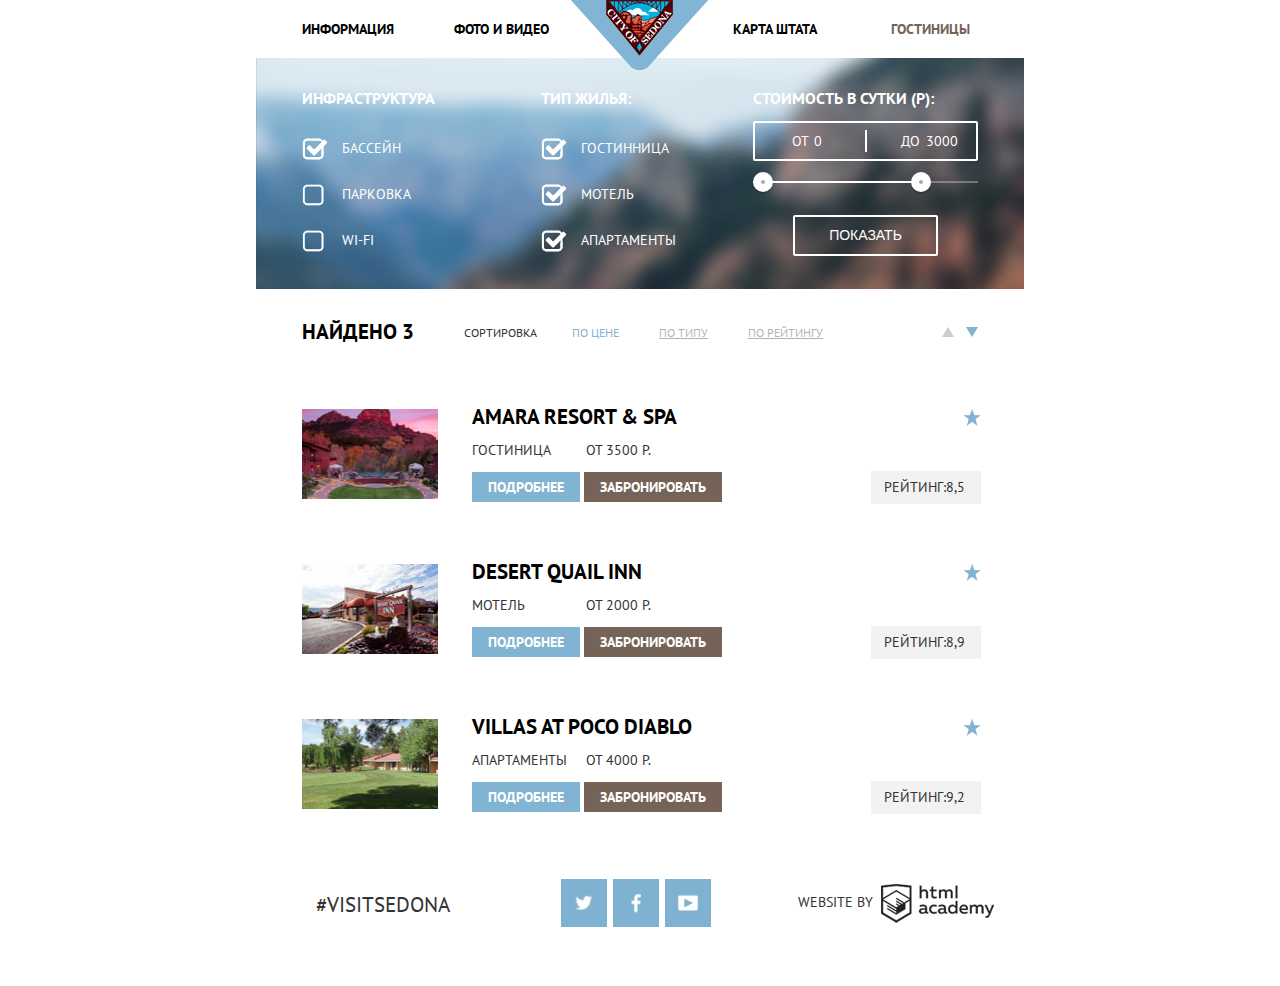
==== inner.html @ d469bfd3 "остался пиксельперфект" ====
<!DOCTYPE html>
<html lang="ru">
  <head>
    <meta charset="utf-8">
    <title>HTML Academy: Седона</title>
    <link href="https://fonts.googleapis.com/css?family=PT+Sans:400,700&amp;subset=cyrillic" rel="stylesheet">
    <link href="css/normalize.css" rel="stylesheet">
    <link href="css/style.css" rel="stylesheet">
  </head>
  <body>
    <header class="main-header">
      <a href="index.html">
        <img class="small-logo" src="img/logo.png" width="138" height="70" alt="city sedona">
      </a>
      
      <nav class="main-navigation">
        <ul>
          <li>
            <a href="#">информация</a>
          </li>
          <li>
            <a href="#">фото и видео</a>
          </li>
          <li>
            <a href="#">карта штата</a>
          </li>
          <li>
            <a class="active" href="#">гостиницы</a>
          </li>
        </ul>
      </nav>
    </header>
    
    <main class="container">
      

      
      <form class="filter clearfix" action="https://echo.htmlacademy.ru" method="post">
        <div class="filter-left">
          <b class="filter-text">инфраструктура</b>
          <label class="checkbox">          
            <input type="checkbox" name="pool" checked><span class="checkbox-indicator"></span>бассейн
          </label>
          <label class="checkbox">          
            <input  type="checkbox" name="parking"><span class="checkbox-indicator"></span>парковка
          </label>
          <label class="checkbox">          
            <input  type="checkbox" name="wi-fi"><span class="checkbox-indicator"></span>wi-fi
          </label>
        </div> <!--end filter-left -->
        
        <div class="filter-center">
          <b class="filter-text">тип жилья:</b>
          <label class="checkbox">          
            <input  type="checkbox" name="hotel" checked><span class="checkbox-indicator"></span>гостинница
          </label>
          <label class="checkbox">          
            <input type="checkbox" name="motel" checked><span class="checkbox-indicator"></span>мотель
          </label>
          <label class="checkbox">          
            <input type="checkbox" name="apartments" checked><span class="checkbox-indicator"></span>апартаменты
          </label>
        </div> <!--end filter-center -->
        
        <div class="filter-right">
          <b class="filter-text">стоимость в сутки (р):</b>
          <div class="price-controls">
            <label class="price-from">
              от <input type="text" name="price-from" value="0">
            </label>
            <label class="price-to">
              до <input type="text" name="price-to" value="3000">
            </label>
          </div>
          <div class="range-controls">
            <div class="scale">
              <div class="bar">
              </div>
            </div>
            <div class="range-switch range-swith-min"></div>
            <div class="range-switch range-switch-max"></div>
          </div>
          <button class="btn" type="submit" >показать</button>  
        </div> <!--end filter-right -->
        
        
      </form>
      <div class="wrap-result">
        <div class="wrap-result-filtr clearfix">
        <b class="">найдено 3</b>
        <p class="">сортировка</p>
        <ul>
          <li><a class="active" href="#">по цене</a></li>
          <li><a class="condition" href="#">по типу</a></li>
          <li><a class="condition" href="#">по рейтингу</a></li>
        </ul>
        
        <a class="arrowup" href="#">
        </a>
        <a class="arrowdown activenohovers" href="#">
        </a>
        </div>
        
        <div class="list-result">
          
          <article class="result">
            <img class="result-img" src="img/result-img1.jpg" width="135" height="90" alt="first result">

            <div class="center-side">
              <h2 class="result-title"><a href="#">amara resort & spa</a></h2>
              <p>гостиница</p>
              <p>от 3500 р.</p>
              <a class="btn-more" href="#">подробнее</a>
              <a class="btn-book" href="#">забронировать</a>
            </div>

            <div class="right-side">
              <img class="rating-img" src="img/rating.png" width="18" height="17" alt="stars">
              <p class="rating">рейтинг:8,5</p>
            </div>  
          </article>

          <article class="result clearfix">
            <img class="result-img" src="img/result-img2.jpg" width="135" height="90" alt="second result">

            <div class="center-side">
              <h2 class="result-title"><a href="#">desert quail inn</a></h2>
              <p>мотель</p>
              <p>от 2000 р.</p>
              <a class="btn-more" href="#">подробнее</a>
              <a class="btn-book" href="#">забронировать</a>
            </div>

            <div class="right-side">
              <img class="rating-img" src="img/rating.png" width="18" height="17" alt="stars">
              <p class="rating">рейтинг:8,9</p>
            </div>  
          </article>

          <article class="result">
            <img class="result-img" src="img/result-img3.jpg" width="135" height="90" alt="third result">

            <div class="center-side">
              <h2 class="result-title"><a href="#">villas at poco diablo</a></h2>
              <p>апартаменты</p>
              <p>от 4000 р.</p>
              <a class="btn-more" href="#">подробнее</a>
              <a class="btn-book" href="#">забронировать</a>
            </div>

            <div class="right-side">
              <img class="rating-img" src="img/rating.png" width="18" height="17" alt="stars">
              <p class="rating">рейтинг:9,2</p>
            </div>  
          </article>
        
        </div> <!--end list-result -->
      </div>
     
    </main>
    
    <footer class="main-footer">
      
        <div class="tag">
         <p>#visitsedona</p>
        </div>
        <div class="footer-social">
          <a class="social-btn social-btn-tw" href="#">
            
          </a>
          <a class="social-btn social-btn-fb" href="#">
            
          </a>
          <a class="social-btn social-btn-yt" href="#">
            
          </a>
        </div>
        <div class="copyright">
          <p>website by
            <a class="copylogo" href="https://htmlacademy.ru">
              
            </a>
          </p>
        </div>
       <!-- end wrap-main-footer -->
    </footer>

  </body>
</html>
---- css/style.css ----
body {
  min-width: 768px;
  margin: 0;
  font-weight: 400;
  font-size: 14px;
  line-height: 21px;
  font-family: "PT Sans", "Arial", sans-serif;
  color: #333333;
  text-transform: uppercase;
}

.clearfix::after {
  content: "";
  display: table;
  clear: both;
}

h2 {
  font-weight: 700;
  font-size: 21px;
  line-height: 26px;
  color: #000000;
}
b {
  font-weight: 700;
  font-size: 21px;
  line-height: 21px;
  color: #000000;
}

.main-header {
  position: relative;
  
  width: 768px;
  margin: 0 auto;
  z-index: 1;
}

.main-navigation ul {
  font-size: 0;
}

.main-navigation ul,
.main-navigation li {
  display: inline-block;
  margin: 0;
  padding: 0;
  list-style: none;
}

.main-navigation li {
  font-size: 14px;
  padding-top: 16px;
  padding-bottom: 16px;
}

.main-navigation li:nth-child(1) {
  margin-left: 46px;
}
.main-navigation li:nth-child(2) {
  margin-left: 60px;
}
.main-navigation li:nth-child(3) {
  margin-left: 184px;
}
.main-navigation li:nth-child(4) {
  margin-left: 74px;
}

.main-navigation li a {
  padding: 0px;
  font-weight: 700;
  line-height: 26px;
  color: #000000;
  text-decoration: none;
}

.main-navigation li a:hover {
  color: #81b3d2;
}

.main-navigation li a:active {
  color: #b2b2b2;
}

.main-navigation a.active {
  color: #766357;
}

.main-navigation a.active:hover {
  color: #604e43;
}

.main-navigation a.active:active {
  color: #f4f2f1;
}

.small-logo {
  position: absolute;
  top: 0;
  left: 50%;
  margin-left: -69px;
}

.container {
  width: 768px;
  margin: 0 auto;
  position: relative;
  text-align: center;
}

.triangle::before {
  content: "";
  position: absolute;
  top: 476px;
  width: 768px;
  height: 37px;
  background-image: url(../img/white.png);
}

.img-background {
  margin-bottom: 54px;
}

.title {
  text-align: center;
  width: 450px;
  margin: 0 auto 30px auto;
}

.title + p {
  margin-bottom: 50px;
}

.feature-img-right {
  float: right;
}

.left {
  float: left;
  width: 33%;
  height: 208px;
  padding-top: 48px;
  color: #ffffff;
}

.left p {
  width: 186px;
  margin-left: auto;
  margin-right: auto;
  
}
.left b {
  display: block;
  margin-left: auto;
  margin-right: auto;
  width: 186px;
  color: #ffffff;
}

.feature-img {
  margin-bottom: 60px;
  background-color: #81b3d2;
}

.hints {
  font-size: 0px;
  margin-bottom: 64px;
  
}

.hint {
  font-size: 14px;
  display: inline-block;
  width: 33%;
  vertical-align: top;
}
.hint:nth-child(1)::before {
  content: "";
  display: block;
  margin: 0 auto;
  background: url("../img/hint1.png") no-repeat;
  width: 75px;
  height: 72px;
  margin-bottom: 28px;
}

.hint:nth-child(2)::before {
  content: "";
  display: block;
  margin: 0 auto;
  background: url("../img/hint2.png") no-repeat;
  width: 74px;
  height: 70px;
  margin-bottom: 28px;  
}

.hint:nth-child(3)::before {
  content: "";
  display: block;
  margin: 0 auto;
  background: url("../img/hint3.png") no-repeat;
  width: 64px;
  height: 76px;
  margin-bottom: 28px;  
}

.hint p {
  width: 170px;
  margin-left: auto;
  margin-right: auto;
}

.icon-hint {
  display: block;
  margin: 0 auto;
  margin-bottom: 28px;
}

.right {
  float: right;
  width: 33%;
  height: 208px;
  padding-top: 48px;
  color: #ffffff;
}

.right p {
  width: 186px;
  margin-left: auto;
  margin-right: auto;
  
}
.right b {
  display: block;
  margin-left: auto;
  margin-right: auto;
  width: 186px;
  color: #ffffff;
}

.feature-img-left {
  float: left;
}

.features {
  font-size: 0px;
  margin-top: -60px;
  margin-bottom: 58px;
  padding-top: 50px;
  background-color: #eeeeee;
}

.features-item {
  display: inline-block;
  width: 33%;
  vertical-align: top;
  padding-bottom: 30px;
  font-size: 14px;
}

.features b {
  display: block;
  margin-left: auto;
  margin-right: auto;
  width: 155px;
}

.features p {
  width: 155px;
  margin-left: auto;
  margin-right: auto;
}

.question {
  display: block;
  margin-bottom: 34px;
  font-size: 30px;
}

.question + p {
  width: 460px;
  margin-left: auto;
  margin-right: auto;
  margin-bottom: 50px;
  line-height: 24px;
}

.form-search {
  position: relative;
  z-index: 1;
  width: 568px;
  margin: 0 auto;
  background-color: #ffffff;
}

.form-search-title {
  width: 568px;
  margin-bottom: 55px;
  padding: 34px;
  font-size: 21px;
  line-height: 26px;
  
  font-weight: 700;
  text-transform: uppercase;
  color: #ffffff;
  background-color: #766357;
}

.search label {
  display: inline-block;
  min-width: 95px;
  
  margin-left: 56px;
  margin-top: 9px;
  text-align: left;
  line-height: 26px;
  font-size: 14px;
  font-weight: 700;
}

.calend {
  position: absolute;
  top: 7px;
  right: 9px;
  background-image: url(../img/sprite2.png);
  width: 21px;
  height: 22px;
  background-position: -128px -5px;
  background-repeat: no-repeat;
  cursor: pointer;
}

.calend:hover {
  background-position: -190px -5px;
}

.calend:active {
  background-position: -159px -5px;
}

.minus {
  position: absolute;
  top: 18px;
  left: 167px;
  display: block;
  background-image: url(../img/sprite2.png);
  width: 12px;
  height: 3px;
  background-position: -184px -85px;
  
  cursor: pointer;
}

.minus:hover {
  background-position: -287px -98px;
}

.minus:active {
  background-position: -287px -85px;
}

.plus {
  position: absolute;
  top: 14px;
  left: 247px;
  display: block;
  background-image: url(../img/sprite2.png);
  width: 11px;
  height: 11px;
  background-position: -287px -111px;
  cursor: pointer;
}

.plus:hover {
  background-position: -5px -153px;
}

.plus:active {
  background-position: -287px -132px;
}

.child .plus {
  left: 210px;
}

.child .minus {
  left: 130px;
}

.search input {
  width: 294px;
  height: 20px;
  background-color: #f2f2f2;
  border: 2px solid transparent;
  font: inherit;
  line-height: inherit;
  text-transform: inherit;
  font-weight: 700;
  padding: 7px 12px;
  padding-right: 40px;
  margin-bottom: 29px;
}

.search input:hover {
  background-color: #ebebeb;
}

.search input:focus {
  background-color: #ffffff;
  border: 2px solid #e5e5e5;
  height: 20px;
}

.search .adults input,
.search .child input {
  padding-left: 38px;
  padding-right: 38px;
  text-align: center;
}

.arrivals,
.departure,
.adults,
.child {
  float: left;
  position: relative;
}

.search .child label  {
  margin-left: 52px;
  padding-left: 0px;
  margin-right: 25px;
  min-width: auto;
}

input.id-adult {
  width: 38px;
}

input.id-children {
  width: 38px;
}

.submit {
  padding: 15px 194px;
  margin-right: 0px;
  margin-top: 26px;
  margin-bottom: 56px;
  background-color: #81b3d2;
  color: #ffffff;
  font-family: inherit;
  font-weight: 700;
  font-size: 21px;
  text-transform: uppercase;
  cursor: pointer;
  text-align: center;
  border: none;
}

.submit:hover {
  background-color: #669ec0;
}

.submit:active {
  background-color: #5496bd;
  color: #88b6d1;
}

.map {
  margin-top: -419px;
}

.main-footer {
  position: relative;
  z-index: 1;
  width: 768px;
  height: 120px;
  margin: 0 auto;
  background: rgba(255, 255, 255, 0.9) 
}

.footer-index {
  margin-top: -120px;
}

.tag {
  float: left;
  text-align: center;
  width: 33%;
  font-size: 21px;
}

.tag p {
  margin-top: 0;
  padding-top: 50px;
  padding-bottom: 50px;

}

.copyright {
  float: right;
  text-align: left;
  padding-top: 40px;
  padding-bottom: 40px;
  width: 33%;
}
.copyright a {
  margin-left: 4px;
}

.copyright p {
  margin: 0;
  position: relative;
  padding-left: 27px;
  padding-right: 20px;
}

.copylogo {
  vertical-align: middle;
  background-image: url("../img/sprite2.png");
  background-repeat: no-repeat;
  display: inline-block;
  width: 115px;
  height: 39px;
  background-position: -5px -5px;
}

.copylogo:hover {
  width: 115px;
  height: 39px;
  background-position: -5px -103px;
}

.copylogo:active {
  width: 115px;
  height: 39px;
  background-position: -5px -54px;
}

.footer-social {
  float: left;
  text-align: center;
  padding-top: 35px;
  padding-bottom: 35px;
  width: 33%;
  font-size: 0;
}

.social-btn {
  display: inline-block;
  vertical-align: top;
  width: 46px;
  height: 48px;
  font-size: 14px;
  background-color: #7FB1D0;
  position: relative;
  margin-right: 6px;
}

.social-btn:hover {
  background-color: #669ec0;
}

.social-btn:active {
  background-color: #5496bd;
}

.social-btn::before {
  content: "";
  position: absolute;
  top: 50%;
  left: 50%;
  transform: translate(-50%, -50%);
  background-image: url("../img/sprite2.png");
  background-repeat: no-repeat;
}

.social-btn:active::before {
  opacity: 0.3;
}

.social-btn-tw::before {
  width: 17px;
  height: 15px;
  background-position: -54px -153px;
}

.social-btn-fb::before {
  width: 10px;
  height: 19px;
  background-position: -164px -69px;
}

.social-btn-yt::before {
  width: 20px;
  height: 16px;
  background-position: -81px -171px;
}

.social-btn:nth-child(3) {
  margin-right: 0px;
}

.filter {
  top: 60px;
  padding-top: 30px;
  color: #ffffff;
  background-color: darkslategrey;
  background-image: url(../img/background-filter.png);
}

.filter b {
  font-size: 16px;
  color: #ffffff;
  text-align: left;
  margin-bottom: 29px;
}

.filter-left {
  float: left;
  width: 160px;
  margin-left: 46px; 
}

.checkbox {
  display: block;
  position: relative;
  height: 22px;
  vertical-align: top;
  margin-bottom: 24px;
  padding-left: 40px;
  text-align: left;
  cursor: pointer;
}

.checkbox input[type="checkbox"] {
  display: none;
}

.checkbox input[type="checkbox"]  + .checkbox-indicator {
  position: absolute;
  display: block;
  top: 0px;
  left: 0px;

  width: 23px;
  height: 23px;

  background-image: url(../img/sprite2.png);
  background-position: -128px -37px;
}

.checkbox input[type="checkbox"]:checked + .checkbox-indicator::before {
  content: "";
  position: absolute;
  top: 0px;
  left: 0px;
  
  width: 27px;
  height: 23px;

  background-image: url(../img/sprite2.png);
  background-position: -160px -37px;
}

/* вопрос как указать свойства checkbox disabled (из стайлгайда) с галочкой и без галочки? */

.filter-left,
.filter-center,
.filter-right {
  font-size: 0;
}

main label {
  vertical-align: top;
  font-size: 14px;
}

.filter-center {
  float: left; 
  width: 153px;
  margin-left: 79px; 
}

.filter-right {
  float: right;
  width: 225px;
  margin-right: 46px;
  margin-bottom: 33px;
}
.filter-right .filter-text {
  margin-bottom: 12px;
  line-height: 21px
}

.price-controls {
  position: relative;
  height: 36px;
  border: 2px solid #ffffff;
  border-radius: 2px;
  margin-bottom: 20px;
  font-size: 0;
}

.price-controls::after {
  content: "";
  position: absolute;
  top: 50%;
  left: 50%;
  transform: translate(-50%, -50%);
  width: 2px;
  height: 22px;
  
  background: #ffffff;
}

.filter-right label {
  display: inline-block;
  vertical-align: top;
  width: 50%;
  padding-left: 34px;
  line-height: 36px;
  cursor: pointer;
  box-sizing: border-box;
}

.price-controls input {
  margin: 0px;
  margin-top: -2px;
  background: none;
  border: none;
  outline: none;
  color: inherit;
  font: inherit;  
}

.range-controls {
  position: relative;
  margin-bottom: 32px;
}

.scale { 
  height: 2px;
  background-color: rgba(255, 255, 255, 0.3);
}

.bar {
  height: 2px;
  width: 160px;
  background-color: #ffffff;
}

.range-switch {
  position: absolute;
  width: 4px;
  height: 4px;
  background-color: #ababab;
  border: 8px solid #ffffff;
  border-radius: 50%;
  box-shadow: 0 2px 1px 0 rgba(0, 1, 1, 0.2);
  cursor: pointer;
}

.range-switch:hover {
  background-color: #1c4f80;
}

.range-swith-min {
  top: -9px;
}

.range-switch-max {
  top: -9px;
  left: 70%;
}

.filter-right button {
  display: block;
  margin: 0 auto;
  font-size: 14px;
  line-height: 21px;
  color: #ffffff;
  text-decoration: none;
  text-transform: uppercase;
  padding: 8px 34px;
  border: 2px solid #ffffff;
  border-radius: 2px;
  background: none;
  cursor: pointer;
}

.filter-right button:hover {
  background-color: #ffffff;
  color: #000000;
}

form {
  margin-bottom: 30px;
}

.wrap-result-filtr {
  position: relative;
  margin-bottom: 34px;
}

.wrap-result-filtr b {
  float: left;
  margin-left: 46px;
  margin-right: 50px;
  line-height: 26px;
}

.wrap-result-filtr p {
  float: left;
  margin: 0;
  padding-top: 5px;
  margin-right: 35px;
  font-size: 12px;
  line-height: 18px;
}

.wrap-result-filtr ul {
  float: left;
  margin: 0;
  padding: 0;
  padding-top: 5px;
}

.wrap-result li {
  float: left;
  margin-right: 30px;
  font-size: 12px;
  line-height: 18px;
  list-style: none;
}

.wrap-result li a {
  color: #000000;
  text-decoration: underline;
}

.wrap-result li a.active {
  color: #81b3d2;
  text-decoration: none;
}

.wrap-result li a.active:hover {
  color: #81b3d2;
  text-decoration: underline;
}

.wrap-result li a.condition {
  opacity: 0.3;
}

.wrap-result a {
  text-decoration: none;
  margin-right: 10px;
}

.arrowup::before {
  content: "";
  display: inline-block;
  border-bottom: 10px solid #cccccc;
  border-left: 6px solid transparent;
  border-right: 6px solid transparent;
  margin-top: 8px;
  position: absolute;
  right: 70px;
}

.arrowup:hover::before {
  border-bottom: 10px solid #000000;
}

/* вопрос как записывать arrow active no hovers  так: */
.arrowup.active::before {
  border-bottom: 10px solid #81b3d2;
}

.arrowup:active::before {
  border-bottom: 10px solid #81b3d2;
}

.arrowdown::before {
  content: " ";
  display: inline-block;
  border-top: 10px solid #81b3d2;
  border-left: 6px solid transparent;
  border-right: 6px solid transparent;
  margin-top: 8px;
  position: absolute;
  right: 46px; 
}
/* вопрос как записывать arrow active no hovers  так: */
.arrowdown.active::before {
  border-top: 10px solid #81b3d2;
}

.arrowdown:hover::before {
  border-top: 10px solid #000000;
}

.arrowdown:active::before {
  border-top: 10px solid #81b3d2;
}
/* ??? как правильно селектор задать для .active no hovers   */
.arrowdown::before .activenohovers  {
  border-top: 10px solid #81b3d2;
}

article {
  padding-top: 30px;
  padding-left: 46px;
  text-align: left;
  margin-bottom: 30px; 
} 

.result-img {
  display: inline-block;
  width: 136px;
  text-align: left;
  vertical-align: top;
}

.center-side {
  display: inline-block;
  width: 390px;
  margin-right: 30px;
}

h2.result-title {
  margin: 0;
  padding: 0;
}

h2.result-title a{
  display: block;
  text-align: left;
  margin-top: -5px;
  margin-left: 30px;
  margin-bottom: 10px;
  color: #000000;
}

h2.result-title a:hover {
  color: #81b3d2;
}

h2.result-title a:active {
  color: #cacaca;
}

.center-side p {
  display: inline-block;
  margin: 0;
  margin-left: 30px;
  min-width: 110px;
  margin-bottom: 16px;
}

.center-side p:nth-child(3) {
  margin-left: 0px;
  margin-right: 30px;
}

.btn-more {
  margin-left: 30px;
  padding: 6px 16px;
  background: #81b3d2;
  font-weight: 700;
  color: #ffffff;
}

.btn-more:hover {
  background-color: #669ec0;
}

.btn-more:active {
  background-color: #5496bd;
  color: #88b6d1;
}

.center-side a {
  margin-right: 0;
}

.btn-book {
  margin-left: 0px;
  padding: 6px 16px;
  background: #766357;
  font-weight: 700;
  color: #ffffff;
}

.btn-book:hover {
  background-color: #604e43;
}

.btn-book:active {
  background-color: #503e33;
  color: #7e7169;
}

.right-side {
  display: inline-block;
  vertical-align: top;
  text-align: right;
  
  width: 115px;
}

img.rating-img {
  display: inline-block;
  margin-left: 7px;
  margin-bottom: 39px;
}

p.rating {
  display: inline-block;
  margin: 0;
  padding: 6px 16px 6px 13px;
  background-color: #f2f2f2;
}

.filter-text {
  display: block;
  margin-bottom: 20px;
}

.filter input {
  width: auto;
}

.filter-right input {
  width: 60%;
}
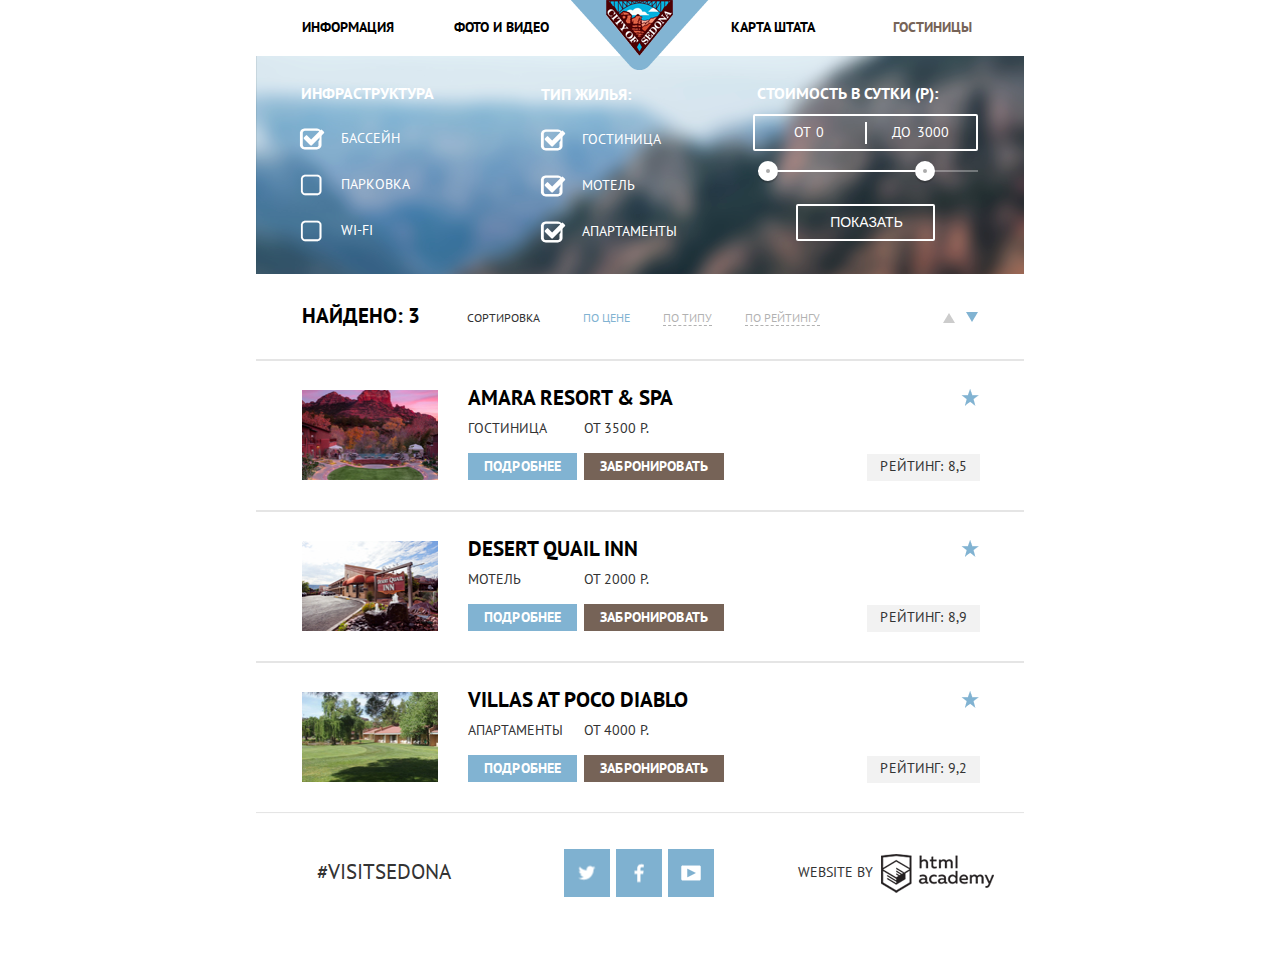
==== commit 952bd775: "Add files via upload" ====
--- a/inner.html
+++ b/inner.html
@@ -52,7 +52,7 @@
         <div class="filter-center">
           <b class="filter-text">тип жилья:</b>
           <label class="checkbox">          
-            <input  type="checkbox" name="hotel" checked><span class="checkbox-indicator"></span>гостинница
+            <input  type="checkbox" name="hotel" checked><span class="checkbox-indicator"></span>гостиница
           </label>
           <label class="checkbox">          
             <input type="checkbox" name="motel" checked><span class="checkbox-indicator"></span>мотель
@@ -87,7 +87,7 @@
       </form>
       <div class="wrap-result">
         <div class="wrap-result-filtr clearfix">
-        <b class="">найдено 3</b>
+        <b class="">найдено: 3</b>
         <p class="">сортировка</p>
         <ul>
           <li><a class="active" href="#">по цене</a></li>
@@ -100,7 +100,7 @@
         <a class="arrowdown activenohovers" href="#">
         </a>
         </div>
-        
+        <hr>
         <div class="list-result">
           
           <article class="result">
@@ -116,10 +116,10 @@
 
             <div class="right-side">
               <img class="rating-img" src="img/rating.png" width="18" height="17" alt="stars">
-              <p class="rating">рейтинг:8,5</p>
+              <p class="rating">рейтинг: 8,5</p>
             </div>  
           </article>
-
+          <hr>
           <article class="result clearfix">
             <img class="result-img" src="img/result-img2.jpg" width="135" height="90" alt="second result">
 
@@ -133,10 +133,10 @@
 
             <div class="right-side">
               <img class="rating-img" src="img/rating.png" width="18" height="17" alt="stars">
-              <p class="rating">рейтинг:8,9</p>
+              <p class="rating">рейтинг: 8,9</p>
             </div>  
           </article>
-
+          <hr>
           <article class="result">
             <img class="result-img" src="img/result-img3.jpg" width="135" height="90" alt="third result">
 
@@ -147,19 +147,19 @@
               <a class="btn-more" href="#">подробнее</a>
               <a class="btn-book" href="#">забронировать</a>
             </div>
-
+            
             <div class="right-side">
               <img class="rating-img" src="img/rating.png" width="18" height="17" alt="stars">
-              <p class="rating">рейтинг:9,2</p>
+              <p class="rating">рейтинг: 9,2</p>
             </div>  
           </article>
-        
+        <hr>
         </div> <!--end list-result -->
       </div>
      
     </main>
     
-    <footer class="main-footer">
+    <footer class="main-footer footer-inner">
       
         <div class="tag">
          <p>#visitsedona</p>
--- a/css/style.css
+++ b/css/style.css
@@ -30,7 +30,6 @@
 
 .main-header {
   position: relative;
-  
   width: 768px;
   margin: 0 auto;
   z-index: 1;
@@ -50,7 +49,7 @@
 
 .main-navigation li {
   font-size: 14px;
-  padding-top: 16px;
+  padding-top: 14px;
   padding-bottom: 16px;
 }
 
@@ -61,10 +60,10 @@
   margin-left: 60px;
 }
 .main-navigation li:nth-child(3) {
-  margin-left: 184px;
+  margin-left: 182px;
 }
 .main-navigation li:nth-child(4) {
-  margin-left: 74px;
+  margin-left: 78px;
 }
 
 .main-navigation li a {
@@ -119,17 +118,18 @@
 }
 
 .img-background {
-  margin-bottom: 54px;
+  margin-bottom: 50px;
 }
 
 .title {
   text-align: center;
   width: 450px;
-  margin: 0 auto 30px auto;
+  margin: 0 auto 31px auto;
 }
 
 .title + p {
-  margin-bottom: 50px;
+  margin-bottom: 52px;
+  letter-spacing: 0.04pt;
 }
 
 .feature-img-right {
@@ -140,16 +140,24 @@
   float: left;
   width: 33%;
   height: 208px;
-  padding-top: 48px;
+  padding-top: 47px;
   color: #ffffff;
 }
 
 .left p {
   width: 186px;
+  margin-top: 24px;
   margin-left: auto;
   margin-right: auto;
-  
-}
+}
+
+.left p:nth-child(3) {
+  width: 186px;
+  margin-top: 21px;
+  margin-left: auto;
+  margin-right: auto;
+}
+
 .left b {
   display: block;
   margin-left: auto;
@@ -165,16 +173,16 @@
 
 .hints {
   font-size: 0px;
-  margin-bottom: 64px;
-  
+  margin-bottom: 47px;  
 }
 
 .hint {
-  font-size: 14px;
-  display: inline-block;
-  width: 33%;
+  font-size: 0px;
+  display: inline-block;
+  width: 256px;
   vertical-align: top;
 }
+
 .hint:nth-child(1)::before {
   content: "";
   display: block;
@@ -182,7 +190,7 @@
   background: url("../img/hint1.png") no-repeat;
   width: 75px;
   height: 72px;
-  margin-bottom: 28px;
+  margin-bottom: 29px;
 }
 
 .hint:nth-child(2)::before {
@@ -192,7 +200,7 @@
   background: url("../img/hint2.png") no-repeat;
   width: 74px;
   height: 70px;
-  margin-bottom: 28px;  
+  margin-bottom: 31px;  
 }
 
 .hint:nth-child(3)::before {
@@ -202,40 +210,55 @@
   background: url("../img/hint3.png") no-repeat;
   width: 64px;
   height: 76px;
+  margin-top: -4px;
   margin-bottom: 28px;  
 }
 
 .hint p {
+  width: 160px;
+  margin-top: 16px;
+  margin-left: auto;
+  margin-right: auto;
+  font-size: 14px;
+}
+
+.hint:nth-child(3) p {
+  width: 165px;
+  margin-top: 17px;
+  margin-left: auto;
+  margin-right: auto;
+}
+
+.icon-hint {
+  display: block;
+  margin: 0 auto;
+  margin-bottom: 28px;
+}
+
+.right {
+  float: right;
+  width: 256px;
+  height: 208px;
+  padding-top: 48px;
+  color: #ffffff;
+}
+
+.right p {
   width: 170px;
   margin-left: auto;
   margin-right: auto;
-}
-
-.icon-hint {
-  display: block;
-  margin: 0 auto;
-  margin-bottom: 28px;
-}
-
-.right {
-  float: right;
-  width: 33%;
-  height: 208px;
-  padding-top: 48px;
-  color: #ffffff;
-}
-
-.right p {
-  width: 186px;
+  margin-top: 23px;
+}
+
+.right p:nth-child(3) {
+  margin-top: 21px;
+} 
+
+.right b {
+  display: block;
   margin-left: auto;
   margin-right: auto;
-  
-}
-.right b {
-  display: block;
-  margin-left: auto;
-  margin-right: auto;
-  width: 186px;
+  width: 151px;
   color: #ffffff;
 }
 
@@ -246,21 +269,22 @@
 .features {
   font-size: 0px;
   margin-top: -60px;
-  margin-bottom: 58px;
-  padding-top: 50px;
+  margin-bottom: 57px;
+  padding-top: 47px;
   background-color: #eeeeee;
 }
 
 .features-item {
   display: inline-block;
-  width: 33%;
+  width: 256px;
   vertical-align: top;
-  padding-bottom: 30px;
+  padding-bottom: 17px;
   font-size: 14px;
 }
 
 .features b {
   display: block;
+  margin-bottom: 24px;
   margin-left: auto;
   margin-right: auto;
   width: 155px;
@@ -268,13 +292,18 @@
 
 .features p {
   width: 155px;
+  margin-bottom: 21px;
   margin-left: auto;
   margin-right: auto;
 }
 
+.features-item:nth-child(2) p {
+  width: 140px;
+}
+
 .question {
   display: block;
-  margin-bottom: 34px;
+  margin-bottom: 32px;
   font-size: 30px;
 }
 
@@ -282,7 +311,7 @@
   width: 460px;
   margin-left: auto;
   margin-right: auto;
-  margin-bottom: 50px;
+  margin-bottom: 47px;
   line-height: 24px;
 }
 
@@ -297,26 +326,37 @@
 .form-search-title {
   width: 568px;
   margin-bottom: 55px;
-  padding: 34px;
+  padding: 30px;
   font-size: 21px;
   line-height: 26px;
   
+  letter-spacing: -1.25pt;
+  word-spacing: -0.6pt;
   font-weight: 700;
   text-transform: uppercase;
   color: #ffffff;
   background-color: #766357;
+  border: none;
 }
 
 .search label {
   display: inline-block;
   min-width: 95px;
   
-  margin-left: 56px;
-  margin-top: 9px;
+  margin-left: 55px;
+  margin-top: 6px;
   text-align: left;
   line-height: 26px;
   font-size: 14px;
   font-weight: 700;
+}
+
+.arrivals {
+  margin-left: 2px;
+}
+
+.departure {
+  margin-left: 2px;
 }
 
 .calend {
@@ -341,8 +381,8 @@
 
 .minus {
   position: absolute;
-  top: 18px;
-  left: 167px;
+  top: 19px;
+  left: 180px;
   display: block;
   background-image: url(../img/sprite2.png);
   width: 12px;
@@ -362,8 +402,8 @@
 
 .plus {
   position: absolute;
-  top: 14px;
-  left: 247px;
+  top: 15px;
+  left: 256px;
   display: block;
   background-image: url(../img/sprite2.png);
   width: 11px;
@@ -381,7 +421,7 @@
 }
 
 .child .plus {
-  left: 210px;
+  left: 207px;
 }
 
 .child .minus {
@@ -389,7 +429,7 @@
 }
 
 .search input {
-  width: 294px;
+  width: 290px;
   height: 20px;
   background-color: #f2f2f2;
   border: 2px solid transparent;
@@ -399,6 +439,7 @@
   font-weight: 700;
   padding: 7px 12px;
   padding-right: 40px;
+  margin-left: 11px;
   margin-bottom: 29px;
 }
 
@@ -414,6 +455,7 @@
 
 .search .adults input,
 .search .child input {
+  margin-top: 1px;
   padding-left: 38px;
   padding-right: 38px;
   text-align: center;
@@ -427,25 +469,33 @@
   position: relative;
 }
 
-.search .child label  {
+.child label  {
+  margin-top: 7px;
   margin-left: 52px;
   padding-left: 0px;
-  margin-right: 25px;
+  margin-right: 8px;
   min-width: auto;
 }
 
+.adults label {
+  margin-top: 7px;
+}
+
 input.id-adult {
-  width: 38px;
+  width: 35px;
+  margin-left: 13px;
 }
 
 input.id-children {
-  width: 38px;
+  width: 35px;
+  margin-left: 14px;
+  
 }
 
 .submit {
-  padding: 15px 194px;
+  padding: 17px 195px 17px;
   margin-right: 0px;
-  margin-top: 26px;
+  margin-top: 25px;
   margin-bottom: 56px;
   background-color: #81b3d2;
   color: #ffffff;
@@ -468,139 +518,9 @@
 }
 
 .map {
-  margin-top: -419px;
-}
-
-.main-footer {
-  position: relative;
-  z-index: 1;
-  width: 768px;
-  height: 120px;
-  margin: 0 auto;
-  background: rgba(255, 255, 255, 0.9) 
-}
-
-.footer-index {
-  margin-top: -120px;
-}
-
-.tag {
-  float: left;
-  text-align: center;
-  width: 33%;
-  font-size: 21px;
-}
-
-.tag p {
-  margin-top: 0;
-  padding-top: 50px;
-  padding-bottom: 50px;
-
-}
-
-.copyright {
-  float: right;
-  text-align: left;
-  padding-top: 40px;
-  padding-bottom: 40px;
-  width: 33%;
-}
-.copyright a {
-  margin-left: 4px;
-}
-
-.copyright p {
-  margin: 0;
-  position: relative;
-  padding-left: 27px;
-  padding-right: 20px;
-}
-
-.copylogo {
-  vertical-align: middle;
-  background-image: url("../img/sprite2.png");
-  background-repeat: no-repeat;
-  display: inline-block;
-  width: 115px;
-  height: 39px;
-  background-position: -5px -5px;
-}
-
-.copylogo:hover {
-  width: 115px;
-  height: 39px;
-  background-position: -5px -103px;
-}
-
-.copylogo:active {
-  width: 115px;
-  height: 39px;
-  background-position: -5px -54px;
-}
-
-.footer-social {
-  float: left;
-  text-align: center;
-  padding-top: 35px;
-  padding-bottom: 35px;
-  width: 33%;
-  font-size: 0;
-}
-
-.social-btn {
-  display: inline-block;
-  vertical-align: top;
-  width: 46px;
-  height: 48px;
-  font-size: 14px;
-  background-color: #7FB1D0;
-  position: relative;
-  margin-right: 6px;
-}
-
-.social-btn:hover {
-  background-color: #669ec0;
-}
-
-.social-btn:active {
-  background-color: #5496bd;
-}
-
-.social-btn::before {
-  content: "";
-  position: absolute;
-  top: 50%;
-  left: 50%;
-  transform: translate(-50%, -50%);
-  background-image: url("../img/sprite2.png");
-  background-repeat: no-repeat;
-}
-
-.social-btn:active::before {
-  opacity: 0.3;
-}
-
-.social-btn-tw::before {
-  width: 17px;
-  height: 15px;
-  background-position: -54px -153px;
-}
-
-.social-btn-fb::before {
-  width: 10px;
-  height: 19px;
-  background-position: -164px -69px;
-}
-
-.social-btn-yt::before {
-  width: 20px;
-  height: 16px;
-  background-position: -81px -171px;
-}
-
-.social-btn:nth-child(3) {
-  margin-right: 0px;
-}
+  margin-top: -426px;
+}
+
 
 .filter {
   top: 60px;
@@ -614,20 +534,21 @@
   font-size: 16px;
   color: #ffffff;
   text-align: left;
-  margin-bottom: 29px;
+  margin-bottom: 24px;
+  margin-top: -3px;
 }
 
 .filter-left {
   float: left;
   width: 160px;
-  margin-left: 46px; 
+  margin-left: 45px; 
 }
 
 .checkbox {
   display: block;
   position: relative;
   height: 22px;
-  vertical-align: top;
+  
   margin-bottom: 24px;
   padding-left: 40px;
   text-align: left;
@@ -642,7 +563,7 @@
   position: absolute;
   display: block;
   top: 0px;
-  left: 0px;
+  left: -1px;
 
   width: 23px;
   height: 23px;
@@ -655,7 +576,7 @@
   content: "";
   position: absolute;
   top: 0px;
-  left: 0px;
+  left: -1px;
   
   width: 27px;
   height: 23px;
@@ -680,7 +601,12 @@
 .filter-center {
   float: left; 
   width: 153px;
-  margin-left: 79px; 
+  margin-left: 80px; 
+  margin-top: 1px;
+}
+
+.filter-center label {
+  margin-left: 1px;
 }
 
 .filter-right {
@@ -690,16 +616,17 @@
   margin-bottom: 33px;
 }
 .filter-right .filter-text {
-  margin-bottom: 12px;
-  line-height: 21px
+  margin-bottom: 10px;
+  line-height: 21px;
+  margin-left: 4px;
 }
 
 .price-controls {
   position: relative;
-  height: 36px;
+  height: 33px;
   border: 2px solid #ffffff;
   border-radius: 2px;
-  margin-bottom: 20px;
+  margin-bottom: 19px;
   font-size: 0;
 }
 
@@ -719,10 +646,14 @@
   display: inline-block;
   vertical-align: top;
   width: 50%;
-  padding-left: 34px;
-  line-height: 36px;
+  padding-left: 36px;
+  line-height: 33px;
   cursor: pointer;
   box-sizing: border-box;
+}
+
+label.price-to {
+  padding-left: 22px;
 }
 
 .price-controls input {
@@ -743,6 +674,7 @@
 .scale { 
   height: 2px;
   background-color: rgba(255, 255, 255, 0.3);
+  margin-left: 5px;
 }
 
 .bar {
@@ -768,11 +700,12 @@
 
 .range-swith-min {
   top: -9px;
+  left: 5px;
 }
 
 .range-switch-max {
   top: -9px;
-  left: 70%;
+  left: 72%;
 }
 
 .filter-right button {
@@ -783,7 +716,7 @@
   color: #ffffff;
   text-decoration: none;
   text-transform: uppercase;
-  padding: 8px 34px;
+  padding: 6px 30px 6px 32px;
   border: 2px solid #ffffff;
   border-radius: 2px;
   background: none;
@@ -795,13 +728,26 @@
   color: #000000;
 }
 
+.filter-text {
+  display: block;
+  margin-bottom: 20px;
+}
+
+.filter input {
+  width: auto;
+}
+
+.filter-right input {
+  width: 60%;
+}
+
 form {
-  margin-bottom: 30px;
+  margin-bottom: 29px;
 }
 
 .wrap-result-filtr {
   position: relative;
-  margin-bottom: 34px;
+  margin-bottom: 30px;
 }
 
 .wrap-result-filtr b {
@@ -809,13 +755,15 @@
   margin-left: 46px;
   margin-right: 50px;
   line-height: 26px;
+  word-spacing: 
 }
 
 .wrap-result-filtr p {
   float: left;
   margin: 0;
-  padding-top: 5px;
-  margin-right: 35px;
+  padding-top: 6px;
+  margin-left: -3px;
+  margin-right: 43px;
   font-size: 12px;
   line-height: 18px;
 }
@@ -824,12 +772,12 @@
   float: left;
   margin: 0;
   padding: 0;
-  padding-top: 5px;
+  padding-top: 6px;
 }
 
 .wrap-result li {
   float: left;
-  margin-right: 30px;
+  margin-right: 23px;
   font-size: 12px;
   line-height: 18px;
   list-style: none;
@@ -837,17 +785,18 @@
 
 .wrap-result li a {
   color: #000000;
-  text-decoration: underline;
+  
+  border-bottom: 1px dashed #000000;
 }
 
 .wrap-result li a.active {
   color: #81b3d2;
-  text-decoration: none;
+  border-bottom: none;
 }
 
 .wrap-result li a.active:hover {
   color: #81b3d2;
-  text-decoration: underline;
+  border-bottom: 1px dashed #81b3d2;
 }
 
 .wrap-result li a.condition {
@@ -865,9 +814,9 @@
   border-bottom: 10px solid #cccccc;
   border-left: 6px solid transparent;
   border-right: 6px solid transparent;
-  margin-top: 8px;
+  margin-top: 10px;
   position: absolute;
-  right: 70px;
+  right: 69px;
 }
 
 .arrowup:hover::before {
@@ -889,7 +838,7 @@
   border-top: 10px solid #81b3d2;
   border-left: 6px solid transparent;
   border-right: 6px solid transparent;
-  margin-top: 8px;
+  margin-top: 9px;
   position: absolute;
   right: 46px; 
 }
@@ -910,11 +859,14 @@
   border-top: 10px solid #81b3d2;
 }
 
+hr {
+  border: 1px solid #e5e5e5;
+}
 article {
-  padding-top: 30px;
+  padding-top: 22px;
   padding-left: 46px;
   text-align: left;
-  margin-bottom: 30px; 
+  margin-bottom: 29px; 
 } 
 
 .result-img {
@@ -928,6 +880,7 @@
   display: inline-block;
   width: 390px;
   margin-right: 30px;
+  margin-left: -4px;
 }
 
 h2.result-title {
@@ -940,7 +893,7 @@
   text-align: left;
   margin-top: -5px;
   margin-left: 30px;
-  margin-bottom: 10px;
+  margin-bottom: 7px;
   color: #000000;
 }
 
@@ -957,19 +910,20 @@
   margin: 0;
   margin-left: 30px;
   min-width: 110px;
-  margin-bottom: 16px;
+  margin-bottom: 17px;
 }
 
 .center-side p:nth-child(3) {
-  margin-left: 0px;
+  margin-left: 2px;
   margin-right: 30px;
 }
 
 .btn-more {
   margin-left: 30px;
-  padding: 6px 16px;
+  padding: 4px 16px 5px 16px;
   background: #81b3d2;
   font-weight: 700;
+  letter-spacing: 0.1pt;
   color: #ffffff;
 }
 
@@ -987,10 +941,11 @@
 }
 
 .btn-book {
-  margin-left: 0px;
-  padding: 6px 16px;
+  margin-left: 3px;
+  padding: 4px 16px 5px 16px;
   background: #766357;
   font-weight: 700;
+  letter-spacing: 0.1pt;
   color: #ffffff;
 }
 
@@ -1006,33 +961,169 @@
 .right-side {
   display: inline-block;
   vertical-align: top;
+  padding-bottom: px;
   text-align: right;
+  margin-left: 3px;
+  width: 115px;
   
+}
+
+img.rating-img {
+  display: inline-block;
+  margin-top: -1px;
+  margin-right: 1px;
+  margin-bottom: 39px;
+  margin-left: 6px;
+}
+
+p.rating {
+  display: inline-block;
+  margin: 0;
+  margin-top: 3px;
+  
+  padding: 2px 13px 4px 13px;
+  letter-spacing: 0.1pt;
+  background-color: #f2f2f2;
+}
+
+.main-footer {
+  position: relative;
+  z-index: 1;
+  width: 768px;
+  height: 120px;
+  margin: 0 auto;
+  background: rgba(255, 255, 255, 0.9) 
+}
+
+.footer-index {
+  margin-top: -126px;
+}
+
+.footer-inner {
+  margin-top: -8px;
+}
+
+.tag {
+  float: left;
+  text-align: center;
+  width: 256px;
+  font-size: 21px;
+}
+
+.tag p {
+  margin-top: 0;
+  padding-top: 48px;
+  padding-bottom: 50px;
+
+}
+
+.copyright {
+  float: right;
+  text-align: left;
+  padding-top: 40px;
+  padding-bottom: 40px;
+  width: 256px;
+}
+.copyright a {
+  margin-left: 4px;
+}
+
+.copyright p {
+  margin: 0;
+  margin-top: 1px;
+  position: relative;
+  padding-left: 30px;
+  padding-right: 20px;
+}
+
+.copylogo {
+  vertical-align: middle;
+  background-image: url("../img/sprite2.png");
+  background-repeat: no-repeat;
+  display: inline-block;
   width: 115px;
-}
-
-img.rating-img {
-  display: inline-block;
-  margin-left: 7px;
-  margin-bottom: 39px;
-}
-
-p.rating {
-  display: inline-block;
-  margin: 0;
-  padding: 6px 16px 6px 13px;
-  background-color: #f2f2f2;
-}
-
-.filter-text {
-  display: block;
-  margin-bottom: 20px;
-}
-
-.filter input {
-  width: auto;
-}
-
-.filter-right input {
-  width: 60%;
-}+  height: 39px;
+  background-position: -5px -5px;
+}
+
+.copylogo:hover {
+  width: 115px;
+  height: 39px;
+  background-position: -5px -103px;
+}
+
+.copylogo:active {
+  width: 115px;
+  height: 39px;
+  background-position: -5px -54px;
+}
+
+.footer-social {
+  float: left;
+  text-align: center;
+  padding-top: 36px;
+  padding-bottom: 35px;
+  width: 256px;
+  font-size: 0;
+}
+
+.social-btn {
+  display: inline-block;
+  vertical-align: top;
+  width: 46px;
+  height: 48px;
+  font-size: 14px;
+  background-color: #7FB1D0;
+  position: relative;
+  margin-right: 6px;
+  
+}
+
+.social-btn:nth-child(1) {
+  margin-left: -2px;
+}
+
+.social-btn:hover {
+  background-color: #669ec0;
+}
+
+.social-btn:active {
+  background-color: #5496bd;
+}
+
+.social-btn::before {
+  content: "";
+  position: absolute;
+  top: 50%;
+  left: 50%;
+  transform: translate(-50%, -50%);
+  background-image: url("../img/sprite2.png");
+  background-repeat: no-repeat;
+}
+
+.social-btn:active::before {
+  opacity: 0.3;
+}
+
+.social-btn-tw::before {
+  width: 17px;
+  height: 15px;
+  background-position: -54px -153px;
+}
+
+.social-btn-fb::before {
+  width: 10px;
+  height: 19px;
+  background-position: -164px -69px;
+}
+
+.social-btn-yt::before {
+  width: 20px;
+  height: 16px;
+  background-position: -81px -171px;
+}
+
+.social-btn:nth-child(3) {
+  margin-right: 0px;
+}
+
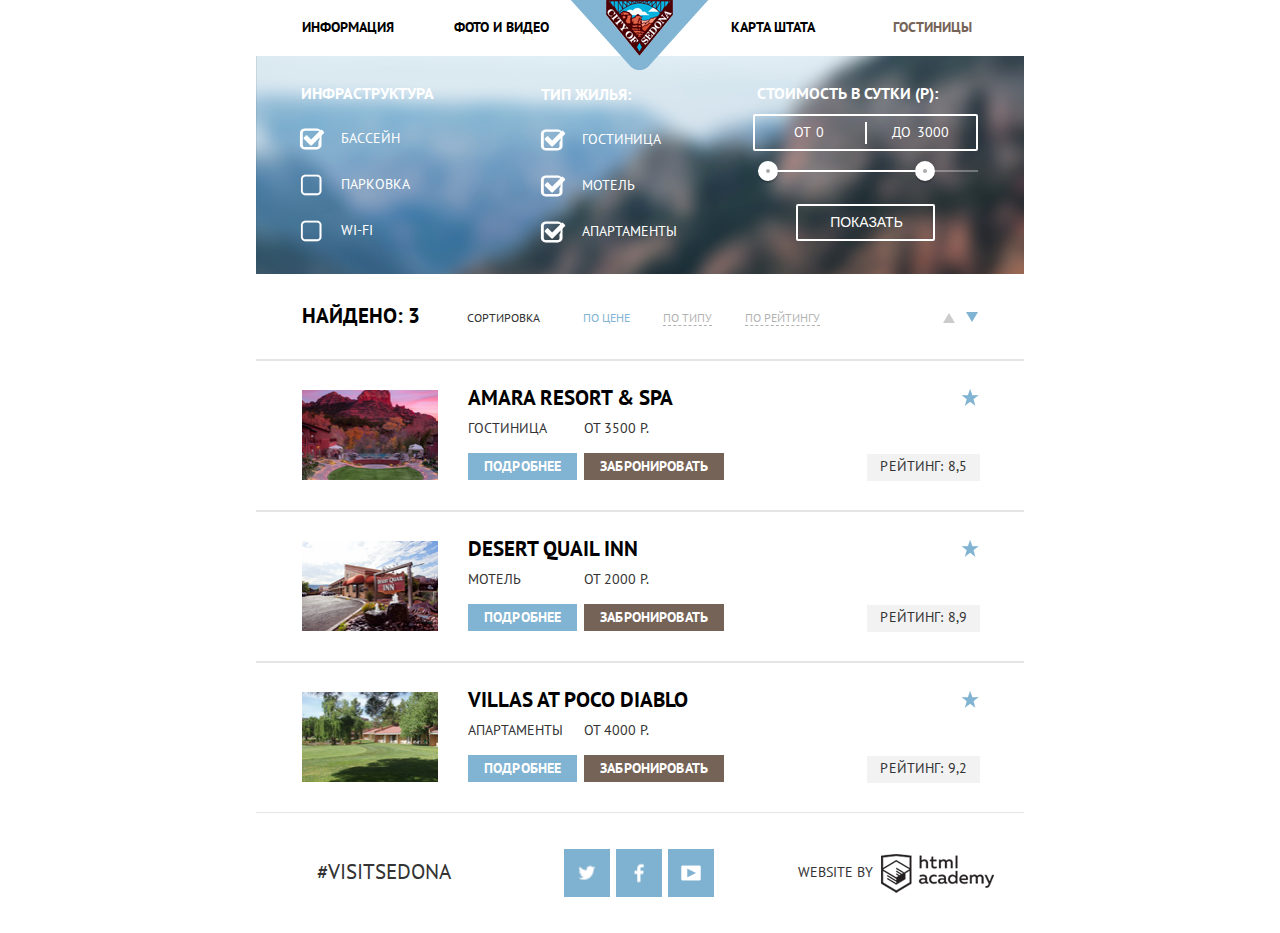
==== commit 1cea1584: "добавил мин css, js" ====
--- a/inner.html
+++ b/inner.html
@@ -5,7 +5,7 @@
     <title>HTML Academy: Седона</title>
     <link href="https://fonts.googleapis.com/css?family=PT+Sans:400,700&amp;subset=cyrillic" rel="stylesheet">
     <link href="css/normalize.css" rel="stylesheet">
-    <link href="css/style.css" rel="stylesheet">
+    <link href="css/style.min.css" rel="stylesheet">
   </head>
   <body>
     <header class="main-header">
--- a/css/style.min.css
+++ b/css/style.min.css
@@ -0,0 +1 @@
+body{min-width:768px;margin:0;font-weight:400;font-size:14px;line-height:21px;font-family:"PT Sans","Arial",sans-serif;color:#333;text-transform:uppercase}.clearfix::after{content:"";display:table;clear:both}h2{font-weight:700;font-size:21px;line-height:26px;color:#000}b{font-weight:700;font-size:21px;line-height:21px;color:#000}.main-header{position:relative;width:768px;margin:0 auto;z-index:1}.main-navigation ul{font-size:0}.main-navigation ul,.main-navigation li{display:inline-block;margin:0;padding:0;list-style:none}.main-navigation li{font-size:14px;padding-top:14px;padding-bottom:16px}.main-navigation li:nth-child(1){margin-left:46px}.main-navigation li:nth-child(2){margin-left:60px}.main-navigation li:nth-child(3){margin-left:182px}.main-navigation li:nth-child(4){margin-left:78px}.main-navigation li a{padding:0;font-weight:700;line-height:26px;color:#000;text-decoration:none}.main-navigation li a:hover{color:#81b3d2}.main-navigation li a:active{color:#b2b2b2}.main-navigation a.active{color:#766357}.main-navigation a.active:hover{color:#604e43}.main-navigation a.active:active{color:#f4f2f1}.small-logo{position:absolute;top:0;left:50%;margin-left:-69px}.container{width:768px;margin:0 auto;position:relative;text-align:center}.triangle::before{content:"";position:absolute;top:476px;left:0;width:768px;height:37px;background-image:url(../img/white.png)}.img-background{margin-bottom:50px;background-color:darkcyan}.title{text-align:center;width:450px;margin:0 auto 31px auto}.title+p{margin-bottom:52px;letter-spacing:.04pt}.feature-img-right{float:right}.left{float:left;width:33%;height:208px;padding-top:47px;color:#fff}.left p{width:186px;margin-top:24px;margin-left:auto;margin-right:auto}.left p:nth-child(3){width:186px;margin-top:21px;margin-left:auto;margin-right:auto}.left b{display:block;margin-left:auto;margin-right:auto;width:186px;color:#fff}.feature-img{margin-bottom:60px;background-color:#81b3d2}.hints{font-size:0;margin-bottom:47px}.hint{font-size:0;display:inline-block;width:256px;vertical-align:top}.hint:nth-child(1)::before{content:"";display:block;margin:0 auto;background:url("../img/hint1.png") no-repeat;width:75px;height:72px;margin-bottom:29px}.hint:nth-child(2)::before{content:"";display:block;margin:0 auto;background:url("../img/hint2.png") no-repeat;width:74px;height:70px;margin-bottom:31px}.hint:nth-child(3)::before{content:"";display:block;margin:0 auto;background:url("../img/hint3.png") no-repeat;width:64px;height:76px;margin-top:-4px;margin-bottom:28px}.hint p{width:160px;margin-top:16px;margin-left:auto;margin-right:auto;font-size:14px}.hint:nth-child(3) p{width:165px;margin-top:17px;margin-left:auto;margin-right:auto}.icon-hint{display:block;margin:0 auto;margin-bottom:28px}.right{float:right;width:256px;height:208px;padding-top:48px;color:#fff}.right p{width:170px;margin-left:auto;margin-right:auto;margin-top:23px}.right p:nth-child(3){margin-top:21px}.right b{display:block;margin-left:auto;margin-right:auto;width:151px;color:#fff}.feature-img-left{float:left}.features{font-size:0;margin-top:-60px;margin-bottom:57px;padding-top:47px;background-color:#eee}.features-item{display:inline-block;width:256px;vertical-align:top;padding-bottom:17px;font-size:14px}.features b{display:block;margin-bottom:24px;margin-left:auto;margin-right:auto;width:155px}.features p{width:155px;margin-bottom:21px;margin-left:auto;margin-right:auto}.features-item:nth-child(2) p{width:140px}.question{display:block;margin-bottom:32px;font-size:30px}.question+p{width:460px;margin-left:auto;margin-right:auto;margin-bottom:47px;line-height:24px}.form-search{position:absolute;left:100px;z-index:1;width:568px;margin:0 auto}.form-search-title{width:568px;margin-bottom:0;padding:30px;font-size:21px;line-height:26px;letter-spacing:-1.25pt;word-spacing:-0.6pt;font-weight:700;text-transform:uppercase;color:#fff;background-color:#766357;border:0;cursor:pointer}form{padding-top:55px;background-color:#fff}.search label{display:inline-block;min-width:95px;margin-left:55px;margin-top:6px;text-align:left;line-height:26px;font-size:14px;font-weight:700}.arrivals{margin-left:2px}.departure{margin-left:2px}.calend{position:absolute;top:7px;right:9px;width:21px;height:22px;background-image:url(../img/sprite2.png);background-position:-128px -5px;background-repeat:no-repeat;cursor:pointer}.calend:hover{background-position:-190px -5px}.calend:active{background-position:-159px -5px}.minus{position:absolute;top:19px;left:180px;display:block;width:12px;height:3px;background-image:url(../img/sprite2.png);background-position:-184px -85px;cursor:pointer}.minus:hover{background-position:-287px -98px}.minus:active{background-position:-287px -85px}.plus{position:absolute;top:15px;left:256px;display:block;width:11px;height:11px;background-image:url(../img/sprite2.png);background-position:-287px -111px;cursor:pointer}.plus:hover{background-position:-5px -153px}.plus:active{background-position:-287px -132px}.child .plus{left:207px}.child .minus{left:130px}.search input{width:290px;height:20px;margin-left:11px;margin-bottom:29px;padding:7px 12px;padding-right:40px;background-color:#f2f2f2;border:2px solid transparent;font:inherit;line-height:inherit;text-transform:inherit;font-weight:700}.search input:hover{background-color:#ebebeb}.search input:focus{background-color:#fff;border:2px solid #e5e5e5;height:20px}.search .adults input,.search .child input{margin-top:1px;padding-left:38px;padding-right:38px;text-align:center}.arrivals,.departure,.adults,.child{float:left;position:relative}.child label{min-width:auto;margin-top:7px;margin-left:52px;margin-right:8px;padding-left:0}.adults label{margin-top:7px}input.id-adult{width:35px;margin-left:13px}input.id-children{width:35px;margin-left:14px}.submit{display:inline-block;margin-right:0;margin-top:0;margin-bottom:56px;padding:17px 195px 17px;background-color:#81b3d2;color:#fff;font-family:inherit;font-weight:700;font-size:21px;text-transform:uppercase;cursor:pointer;text-align:center;border:0}a.submit{text-decoration:none}.submit:hover{background-color:#669ec0}.submit:active{background-color:#5496bd;color:#88b6d1}.js-form{display:none}.form-content-show{display:block;animation:animation-form 1.5s}@keyframes animation-form{0{transform:translateY(-10%)}70%{transform:translateY(30%)}90%{transform:translateY(-2%)}100%{transform:translateY(0)}}.map{position:absolute;left:0;bottom:-732px;z-index:-1;margin-top:10px;background-color:#ddb787}.filter{top:60px;padding-top:30px;color:#fff;background-color:darkslategrey;background-image:url(../img/background-filter.png)}.filter b{margin-top:-3px;margin-bottom:24px;font-size:16px;color:#fff;text-align:left}.filter-left{float:left;width:160px;margin-left:45px}.checkbox{display:block;position:relative;height:22px;margin-bottom:24px;padding-left:40px;text-align:left;cursor:pointer}.checkbox input[type="checkbox"]{display:none}.checkbox input[type="checkbox"]+.checkbox-indicator{position:absolute;top:0;left:-1px;display:block;width:23px;height:23px;background-image:url(../img/sprite2.png);background-position:-128px -37px}.checkbox input[type="checkbox"]:checked+.checkbox-indicator::before{content:"";position:absolute;top:0;left:-1px;width:27px;height:23px;background-image:url(../img/sprite2.png);background-position:-160px -37px}.filter-left,.filter-center,.filter-right{font-size:0}main label{vertical-align:top;font-size:14px}.filter-center{float:left;width:153px;margin-left:80px;margin-top:1px}.filter-center label{margin-left:1px}.filter-right{float:right;width:225px;margin-right:46px;margin-bottom:33px}.filter-right .filter-text{margin-bottom:10px;margin-left:4px;line-height:21px}.price-controls{position:relative;height:33px;margin-bottom:19px;border:2px solid #fff;border-radius:2px;font-size:0}.price-controls::after{content:"";position:absolute;top:50%;left:50%;width:2px;height:22px;transform:translate(-50%,-50%);background:#fff}.filter-right label{display:inline-block;vertical-align:top;width:50%;padding-left:36px;line-height:33px;cursor:pointer;box-sizing:border-box}label.price-to{padding-left:22px}.price-controls input{margin:0;margin-top:-2px;background:0;border:0;outline:0;color:inherit;font:inherit}.range-controls{position:relative;margin-bottom:32px}.scale{height:2px;margin-left:5px;background-color:rgba(255,255,255,0.3)}.bar{height:2px;width:160px;background-color:#fff}.range-switch{position:absolute;width:4px;height:4px;background-color:#ababab;border:8px solid #fff;border-radius:50%;box-shadow:0 2px 1px 0 rgba(0,1,1,0.2);cursor:pointer}.range-switch:hover{background-color:#1c4f80}.range-swith-min{top:-9px;left:5px}.range-switch-max{top:-9px;left:72%}.filter-right button{display:block;margin:0 auto;padding:6px 30px 6px 32px;font-size:14px;line-height:21px;color:#fff;text-decoration:none;text-transform:uppercase;border:2px solid #fff;border-radius:2px;background:0;cursor:pointer}.filter-right button:hover{background-color:#fff;color:#000}.filter-text{display:block;margin-bottom:20px}.filter input{width:auto}.filter-right input{width:60%}form{margin-bottom:29px}.wrap-result-filtr{position:relative;margin-bottom:30px}.wrap-result-filtr b{float:left;margin-left:46px;margin-right:50px;line-height:26px;word-spacing:}.wrap-result-filtr p{float:left;margin:0;margin-left:-3px;margin-right:43px;padding-top:6px;font-size:12px;line-height:18px}.wrap-result-filtr ul{float:left;margin:0;padding:0;padding-top:6px}.wrap-result li{float:left;margin-right:23px;font-size:12px;line-height:18px;list-style:none}.wrap-result li a{color:#000;border-bottom:1px dashed #000}.wrap-result li a.active{color:#81b3d2;border-bottom:0}.wrap-result li a.active:hover{color:#81b3d2;border-bottom:1px dashed #81b3d2}.wrap-result li a.condition{opacity:.3}.wrap-result a{text-decoration:none;margin-right:10px}.arrowup::before{content:"";position:absolute;right:69px;display:inline-block;margin-top:10px;border-bottom:10px solid #ccc;border-left:6px solid transparent;border-right:6px solid transparent}.arrowup:hover::before{border-bottom:10px solid #000}.arrowup.active::before{border-bottom:10px solid #81b3d2}.arrowup:active::before{border-bottom:10px solid #81b3d2}.arrowdown::before{content:" ";position:absolute;right:46px;margin-top:9px;display:inline-block;border-top:10px solid #81b3d2;border-left:6px solid transparent;border-right:6px solid transparent}.arrowdown.active::before{border-top:10px solid #81b3d2}.arrowdown:hover::before{border-top:10px solid #000}.arrowdown:active::before{border-top:10px solid #81b3d2}.arrowdown::before .activenohovers{border-top:10px solid #81b3d2}hr{border:1px solid #e5e5e5}article{margin-bottom:29px;padding-top:22px;padding-left:46px;text-align:left}.result-img{display:inline-block;width:136px;text-align:left;vertical-align:top}.center-side{display:inline-block;width:390px;margin-right:30px;margin-left:-4px}h2.result-title{margin:0;padding:0}h2.result-title a{display:block;margin-top:-5px;margin-left:30px;margin-bottom:7px;text-align:left;color:#000}h2.result-title a:hover{color:#81b3d2}h2.result-title a:active{color:#cacaca}.center-side p{display:inline-block;min-width:110px;margin:0;margin-left:30px;margin-bottom:17px}.center-side p:nth-child(3){margin-left:2px;margin-right:30px}.btn-more{margin-left:30px;padding:4px 16px 5px 16px;background:#81b3d2;font-weight:700;letter-spacing:.1pt;color:#fff}.btn-more:hover{background-color:#669ec0}.btn-more:active{background-color:#5496bd;color:#88b6d1}.center-side a{margin-right:0}.btn-book{margin-left:3px;padding:4px 16px 5px 16px;background:#766357;font-weight:700;letter-spacing:.1pt;color:#fff}.btn-book:hover{background-color:#604e43}.btn-book:active{background-color:#503e33;color:#7e7169}.right-side{display:inline-block;width:115px;margin-left:3px;vertical-align:top;text-align:right}img.rating-img{display:inline-block;margin-top:-1px;margin-right:1px;margin-bottom:39px;margin-left:6px}p.rating{display:inline-block;margin:0;margin-top:3px;padding:2px 13px 4px 13px;letter-spacing:.1pt;background-color:#f2f2f2}.main-footer{position:relative;z-index:1;width:768px;height:120px;margin:0 auto;background:rgba(255,255,255,0.9)}.footer-index{margin-top:606px}.footer-inner{margin-top:-8px}.tag{float:left;width:256px;text-align:center;font-size:21px}.tag p{margin-top:0;padding-top:48px;padding-bottom:0}.copyright{float:right;text-align:left;padding-top:40px;padding-bottom:40px;width:256px}.copyright a{margin-left:4px}.copyright p{position:relative;margin:0;margin-top:1px;padding-left:30px;padding-right:20px}.copylogo{vertical-align:middle;background-image:url("../img/sprite2.png");background-repeat:no-repeat;display:inline-block;width:115px;height:39px;background-position:-5px -5px}.copylogo:hover{width:115px;height:39px;background-position:-5px -103px}.copylogo:active{width:115px;height:39px;background-position:-5px -54px}.footer-social{float:left;text-align:center;padding-top:36px;padding-bottom:35px;width:256px;font-size:0}.social-btn{position:relative;display:inline-block;vertical-align:top;width:46px;height:48px;margin-right:6px;font-size:14px;background-color:#7fb1d0}.social-btn:nth-child(1){margin-left:-2px}.social-btn:hover{background-color:#669ec0}.social-btn:active{background-color:#5496bd}.social-btn::before{content:"";position:absolute;top:50%;left:50%;transform:translate(-50%,-50%);background-image:url("../img/sprite2.png");background-repeat:no-repeat}.social-btn:active::before{opacity:.3}.social-btn-tw::before{width:17px;height:15px;background-position:-54px -153px}.social-btn-fb::before{width:10px;height:19px;background-position:-164px -69px}.social-btn-yt::before{width:20px;height:16px;background-position:-81px -171px}.social-btn:nth-child(3){margin-right:0}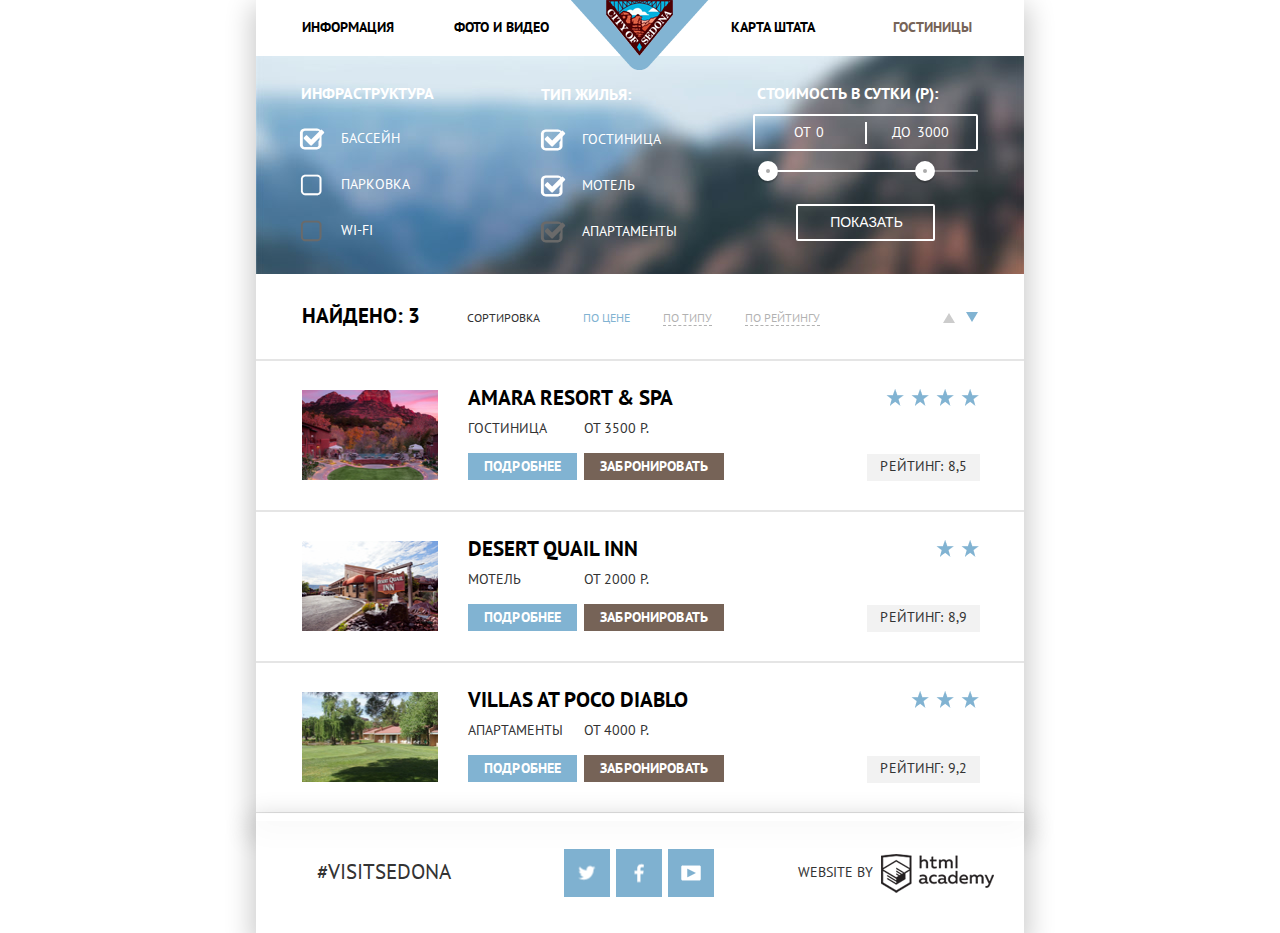
==== commit e8f1a320: "Add files via upload" ====
--- a/inner.html
+++ b/inner.html
@@ -8,6 +8,7 @@
     <link href="css/style.min.css" rel="stylesheet">
   </head>
   <body>
+    <div class="shadow">
     <header class="main-header">
       <a href="index.html">
         <img class="small-logo" src="img/logo.png" width="138" height="70" alt="city sedona">
@@ -45,7 +46,7 @@
             <input  type="checkbox" name="parking"><span class="checkbox-indicator"></span>парковка
           </label>
           <label class="checkbox">          
-            <input  type="checkbox" name="wi-fi"><span class="checkbox-indicator"></span>wi-fi
+            <input  type="checkbox" name="wi-fi" disabled><span class="checkbox-indicator"></span>wi-fi
           </label>
         </div> <!--end filter-left -->
         
@@ -58,7 +59,7 @@
             <input type="checkbox" name="motel" checked><span class="checkbox-indicator"></span>мотель
           </label>
           <label class="checkbox">          
-            <input type="checkbox" name="apartments" checked><span class="checkbox-indicator"></span>апартаменты
+            <input type="checkbox" name="apartments" disabled checked><span class="checkbox-indicator"></span>апартаменты
           </label>
         </div> <!--end filter-center -->
         
@@ -116,6 +117,9 @@
 
             <div class="right-side">
               <img class="rating-img" src="img/rating.png" width="18" height="17" alt="stars">
+              <img class="rating-img" src="img/rating.png" width="18" height="17" alt="stars">
+              <img class="rating-img" src="img/rating.png" width="18" height="17" alt="stars">
+              <img class="rating-img" src="img/rating.png" width="18" height="17" alt="stars">
               <p class="rating">рейтинг: 8,5</p>
             </div>  
           </article>
@@ -133,6 +137,7 @@
 
             <div class="right-side">
               <img class="rating-img" src="img/rating.png" width="18" height="17" alt="stars">
+              <img class="rating-img" src="img/rating.png" width="18" height="17" alt="stars">
               <p class="rating">рейтинг: 8,9</p>
             </div>  
           </article>
@@ -149,6 +154,8 @@
             </div>
             
             <div class="right-side">
+              <img class="rating-img" src="img/rating.png" width="18" height="17" alt="stars">
+              <img class="rating-img" src="img/rating.png" width="18" height="17" alt="stars">
               <img class="rating-img" src="img/rating.png" width="18" height="17" alt="stars">
               <p class="rating">рейтинг: 9,2</p>
             </div>  
@@ -184,6 +191,6 @@
         </div>
        <!-- end wrap-main-footer -->
     </footer>
-
+  </div>
   </body>
 </html>--- a/css/style.min.css
+++ b/css/style.min.css
@@ -1 +1 @@
-body{min-width:768px;margin:0;font-weight:400;font-size:14px;line-height:21px;font-family:"PT Sans","Arial",sans-serif;color:#333;text-transform:uppercase}.clearfix::after{content:"";display:table;clear:both}h2{font-weight:700;font-size:21px;line-height:26px;color:#000}b{font-weight:700;font-size:21px;line-height:21px;color:#000}.main-header{position:relative;width:768px;margin:0 auto;z-index:1}.main-navigation ul{font-size:0}.main-navigation ul,.main-navigation li{display:inline-block;margin:0;padding:0;list-style:none}.main-navigation li{font-size:14px;padding-top:14px;padding-bottom:16px}.main-navigation li:nth-child(1){margin-left:46px}.main-navigation li:nth-child(2){margin-left:60px}.main-navigation li:nth-child(3){margin-left:182px}.main-navigation li:nth-child(4){margin-left:78px}.main-navigation li a{padding:0;font-weight:700;line-height:26px;color:#000;text-decoration:none}.main-navigation li a:hover{color:#81b3d2}.main-navigation li a:active{color:#b2b2b2}.main-navigation a.active{color:#766357}.main-navigation a.active:hover{color:#604e43}.main-navigation a.active:active{color:#f4f2f1}.small-logo{position:absolute;top:0;left:50%;margin-left:-69px}.container{width:768px;margin:0 auto;position:relative;text-align:center}.triangle::before{content:"";position:absolute;top:476px;left:0;width:768px;height:37px;background-image:url(../img/white.png)}.img-background{margin-bottom:50px;background-color:darkcyan}.title{text-align:center;width:450px;margin:0 auto 31px auto}.title+p{margin-bottom:52px;letter-spacing:.04pt}.feature-img-right{float:right}.left{float:left;width:33%;height:208px;padding-top:47px;color:#fff}.left p{width:186px;margin-top:24px;margin-left:auto;margin-right:auto}.left p:nth-child(3){width:186px;margin-top:21px;margin-left:auto;margin-right:auto}.left b{display:block;margin-left:auto;margin-right:auto;width:186px;color:#fff}.feature-img{margin-bottom:60px;background-color:#81b3d2}.hints{font-size:0;margin-bottom:47px}.hint{font-size:0;display:inline-block;width:256px;vertical-align:top}.hint:nth-child(1)::before{content:"";display:block;margin:0 auto;background:url("../img/hint1.png") no-repeat;width:75px;height:72px;margin-bottom:29px}.hint:nth-child(2)::before{content:"";display:block;margin:0 auto;background:url("../img/hint2.png") no-repeat;width:74px;height:70px;margin-bottom:31px}.hint:nth-child(3)::before{content:"";display:block;margin:0 auto;background:url("../img/hint3.png") no-repeat;width:64px;height:76px;margin-top:-4px;margin-bottom:28px}.hint p{width:160px;margin-top:16px;margin-left:auto;margin-right:auto;font-size:14px}.hint:nth-child(3) p{width:165px;margin-top:17px;margin-left:auto;margin-right:auto}.icon-hint{display:block;margin:0 auto;margin-bottom:28px}.right{float:right;width:256px;height:208px;padding-top:48px;color:#fff}.right p{width:170px;margin-left:auto;margin-right:auto;margin-top:23px}.right p:nth-child(3){margin-top:21px}.right b{display:block;margin-left:auto;margin-right:auto;width:151px;color:#fff}.feature-img-left{float:left}.features{font-size:0;margin-top:-60px;margin-bottom:57px;padding-top:47px;background-color:#eee}.features-item{display:inline-block;width:256px;vertical-align:top;padding-bottom:17px;font-size:14px}.features b{display:block;margin-bottom:24px;margin-left:auto;margin-right:auto;width:155px}.features p{width:155px;margin-bottom:21px;margin-left:auto;margin-right:auto}.features-item:nth-child(2) p{width:140px}.question{display:block;margin-bottom:32px;font-size:30px}.question+p{width:460px;margin-left:auto;margin-right:auto;margin-bottom:47px;line-height:24px}.form-search{position:absolute;left:100px;z-index:1;width:568px;margin:0 auto}.form-search-title{width:568px;margin-bottom:0;padding:30px;font-size:21px;line-height:26px;letter-spacing:-1.25pt;word-spacing:-0.6pt;font-weight:700;text-transform:uppercase;color:#fff;background-color:#766357;border:0;cursor:pointer}form{padding-top:55px;background-color:#fff}.search label{display:inline-block;min-width:95px;margin-left:55px;margin-top:6px;text-align:left;line-height:26px;font-size:14px;font-weight:700}.arrivals{margin-left:2px}.departure{margin-left:2px}.calend{position:absolute;top:7px;right:9px;width:21px;height:22px;background-image:url(../img/sprite2.png);background-position:-128px -5px;background-repeat:no-repeat;cursor:pointer}.calend:hover{background-position:-190px -5px}.calend:active{background-position:-159px -5px}.minus{position:absolute;top:19px;left:180px;display:block;width:12px;height:3px;background-image:url(../img/sprite2.png);background-position:-184px -85px;cursor:pointer}.minus:hover{background-position:-287px -98px}.minus:active{background-position:-287px -85px}.plus{position:absolute;top:15px;left:256px;display:block;width:11px;height:11px;background-image:url(../img/sprite2.png);background-position:-287px -111px;cursor:pointer}.plus:hover{background-position:-5px -153px}.plus:active{background-position:-287px -132px}.child .plus{left:207px}.child .minus{left:130px}.search input{width:290px;height:20px;margin-left:11px;margin-bottom:29px;padding:7px 12px;padding-right:40px;background-color:#f2f2f2;border:2px solid transparent;font:inherit;line-height:inherit;text-transform:inherit;font-weight:700}.search input:hover{background-color:#ebebeb}.search input:focus{background-color:#fff;border:2px solid #e5e5e5;height:20px}.search .adults input,.search .child input{margin-top:1px;padding-left:38px;padding-right:38px;text-align:center}.arrivals,.departure,.adults,.child{float:left;position:relative}.child label{min-width:auto;margin-top:7px;margin-left:52px;margin-right:8px;padding-left:0}.adults label{margin-top:7px}input.id-adult{width:35px;margin-left:13px}input.id-children{width:35px;margin-left:14px}.submit{display:inline-block;margin-right:0;margin-top:0;margin-bottom:56px;padding:17px 195px 17px;background-color:#81b3d2;color:#fff;font-family:inherit;font-weight:700;font-size:21px;text-transform:uppercase;cursor:pointer;text-align:center;border:0}a.submit{text-decoration:none}.submit:hover{background-color:#669ec0}.submit:active{background-color:#5496bd;color:#88b6d1}.js-form{display:none}.form-content-show{display:block;animation:animation-form 1.5s}@keyframes animation-form{0{transform:translateY(-10%)}70%{transform:translateY(30%)}90%{transform:translateY(-2%)}100%{transform:translateY(0)}}.map{position:absolute;left:0;bottom:-732px;z-index:-1;margin-top:10px;background-color:#ddb787}.filter{top:60px;padding-top:30px;color:#fff;background-color:darkslategrey;background-image:url(../img/background-filter.png)}.filter b{margin-top:-3px;margin-bottom:24px;font-size:16px;color:#fff;text-align:left}.filter-left{float:left;width:160px;margin-left:45px}.checkbox{display:block;position:relative;height:22px;margin-bottom:24px;padding-left:40px;text-align:left;cursor:pointer}.checkbox input[type="checkbox"]{display:none}.checkbox input[type="checkbox"]+.checkbox-indicator{position:absolute;top:0;left:-1px;display:block;width:23px;height:23px;background-image:url(../img/sprite2.png);background-position:-128px -37px}.checkbox input[type="checkbox"]:checked+.checkbox-indicator::before{content:"";position:absolute;top:0;left:-1px;width:27px;height:23px;background-image:url(../img/sprite2.png);background-position:-160px -37px}.filter-left,.filter-center,.filter-right{font-size:0}main label{vertical-align:top;font-size:14px}.filter-center{float:left;width:153px;margin-left:80px;margin-top:1px}.filter-center label{margin-left:1px}.filter-right{float:right;width:225px;margin-right:46px;margin-bottom:33px}.filter-right .filter-text{margin-bottom:10px;margin-left:4px;line-height:21px}.price-controls{position:relative;height:33px;margin-bottom:19px;border:2px solid #fff;border-radius:2px;font-size:0}.price-controls::after{content:"";position:absolute;top:50%;left:50%;width:2px;height:22px;transform:translate(-50%,-50%);background:#fff}.filter-right label{display:inline-block;vertical-align:top;width:50%;padding-left:36px;line-height:33px;cursor:pointer;box-sizing:border-box}label.price-to{padding-left:22px}.price-controls input{margin:0;margin-top:-2px;background:0;border:0;outline:0;color:inherit;font:inherit}.range-controls{position:relative;margin-bottom:32px}.scale{height:2px;margin-left:5px;background-color:rgba(255,255,255,0.3)}.bar{height:2px;width:160px;background-color:#fff}.range-switch{position:absolute;width:4px;height:4px;background-color:#ababab;border:8px solid #fff;border-radius:50%;box-shadow:0 2px 1px 0 rgba(0,1,1,0.2);cursor:pointer}.range-switch:hover{background-color:#1c4f80}.range-swith-min{top:-9px;left:5px}.range-switch-max{top:-9px;left:72%}.filter-right button{display:block;margin:0 auto;padding:6px 30px 6px 32px;font-size:14px;line-height:21px;color:#fff;text-decoration:none;text-transform:uppercase;border:2px solid #fff;border-radius:2px;background:0;cursor:pointer}.filter-right button:hover{background-color:#fff;color:#000}.filter-text{display:block;margin-bottom:20px}.filter input{width:auto}.filter-right input{width:60%}form{margin-bottom:29px}.wrap-result-filtr{position:relative;margin-bottom:30px}.wrap-result-filtr b{float:left;margin-left:46px;margin-right:50px;line-height:26px;word-spacing:}.wrap-result-filtr p{float:left;margin:0;margin-left:-3px;margin-right:43px;padding-top:6px;font-size:12px;line-height:18px}.wrap-result-filtr ul{float:left;margin:0;padding:0;padding-top:6px}.wrap-result li{float:left;margin-right:23px;font-size:12px;line-height:18px;list-style:none}.wrap-result li a{color:#000;border-bottom:1px dashed #000}.wrap-result li a.active{color:#81b3d2;border-bottom:0}.wrap-result li a.active:hover{color:#81b3d2;border-bottom:1px dashed #81b3d2}.wrap-result li a.condition{opacity:.3}.wrap-result a{text-decoration:none;margin-right:10px}.arrowup::before{content:"";position:absolute;right:69px;display:inline-block;margin-top:10px;border-bottom:10px solid #ccc;border-left:6px solid transparent;border-right:6px solid transparent}.arrowup:hover::before{border-bottom:10px solid #000}.arrowup.active::before{border-bottom:10px solid #81b3d2}.arrowup:active::before{border-bottom:10px solid #81b3d2}.arrowdown::before{content:" ";position:absolute;right:46px;margin-top:9px;display:inline-block;border-top:10px solid #81b3d2;border-left:6px solid transparent;border-right:6px solid transparent}.arrowdown.active::before{border-top:10px solid #81b3d2}.arrowdown:hover::before{border-top:10px solid #000}.arrowdown:active::before{border-top:10px solid #81b3d2}.arrowdown::before .activenohovers{border-top:10px solid #81b3d2}hr{border:1px solid #e5e5e5}article{margin-bottom:29px;padding-top:22px;padding-left:46px;text-align:left}.result-img{display:inline-block;width:136px;text-align:left;vertical-align:top}.center-side{display:inline-block;width:390px;margin-right:30px;margin-left:-4px}h2.result-title{margin:0;padding:0}h2.result-title a{display:block;margin-top:-5px;margin-left:30px;margin-bottom:7px;text-align:left;color:#000}h2.result-title a:hover{color:#81b3d2}h2.result-title a:active{color:#cacaca}.center-side p{display:inline-block;min-width:110px;margin:0;margin-left:30px;margin-bottom:17px}.center-side p:nth-child(3){margin-left:2px;margin-right:30px}.btn-more{margin-left:30px;padding:4px 16px 5px 16px;background:#81b3d2;font-weight:700;letter-spacing:.1pt;color:#fff}.btn-more:hover{background-color:#669ec0}.btn-more:active{background-color:#5496bd;color:#88b6d1}.center-side a{margin-right:0}.btn-book{margin-left:3px;padding:4px 16px 5px 16px;background:#766357;font-weight:700;letter-spacing:.1pt;color:#fff}.btn-book:hover{background-color:#604e43}.btn-book:active{background-color:#503e33;color:#7e7169}.right-side{display:inline-block;width:115px;margin-left:3px;vertical-align:top;text-align:right}img.rating-img{display:inline-block;margin-top:-1px;margin-right:1px;margin-bottom:39px;margin-left:6px}p.rating{display:inline-block;margin:0;margin-top:3px;padding:2px 13px 4px 13px;letter-spacing:.1pt;background-color:#f2f2f2}.main-footer{position:relative;z-index:1;width:768px;height:120px;margin:0 auto;background:rgba(255,255,255,0.9)}.footer-index{margin-top:606px}.footer-inner{margin-top:-8px}.tag{float:left;width:256px;text-align:center;font-size:21px}.tag p{margin-top:0;padding-top:48px;padding-bottom:0}.copyright{float:right;text-align:left;padding-top:40px;padding-bottom:40px;width:256px}.copyright a{margin-left:4px}.copyright p{position:relative;margin:0;margin-top:1px;padding-left:30px;padding-right:20px}.copylogo{vertical-align:middle;background-image:url("../img/sprite2.png");background-repeat:no-repeat;display:inline-block;width:115px;height:39px;background-position:-5px -5px}.copylogo:hover{width:115px;height:39px;background-position:-5px -103px}.copylogo:active{width:115px;height:39px;background-position:-5px -54px}.footer-social{float:left;text-align:center;padding-top:36px;padding-bottom:35px;width:256px;font-size:0}.social-btn{position:relative;display:inline-block;vertical-align:top;width:46px;height:48px;margin-right:6px;font-size:14px;background-color:#7fb1d0}.social-btn:nth-child(1){margin-left:-2px}.social-btn:hover{background-color:#669ec0}.social-btn:active{background-color:#5496bd}.social-btn::before{content:"";position:absolute;top:50%;left:50%;transform:translate(-50%,-50%);background-image:url("../img/sprite2.png");background-repeat:no-repeat}.social-btn:active::before{opacity:.3}.social-btn-tw::before{width:17px;height:15px;background-position:-54px -153px}.social-btn-fb::before{width:10px;height:19px;background-position:-164px -69px}.social-btn-yt::before{width:20px;height:16px;background-position:-81px -171px}.social-btn:nth-child(3){margin-right:0}+body{min-width:768px;margin:0;font-weight:400;font-size:14px;line-height:21px;font-family:"PT Sans","Arial",sans-serif;color:#333;text-transform:uppercase}.clearfix::after{content:"";display:table;clear:both}h2{font-weight:700;font-size:21px;line-height:26px;color:#000}b{font-weight:700;font-size:21px;line-height:21px;color:#000}.shadow{width:768px;margin:0 auto;box-shadow:0 10px 25px 5px rgba(0,0,0,0.2);overflow:hidden}.main-header{position:relative;width:768px;margin:0 auto;z-index:1}.main-navigation ul{font-size:0}.main-navigation ul,.main-navigation li{display:inline-block;margin:0;padding:0;list-style:none}.main-navigation li{font-size:14px;padding-top:14px;padding-bottom:16px}.main-navigation li:nth-child(1){margin-left:46px}.main-navigation li:nth-child(2){margin-left:60px}.main-navigation li:nth-child(3){margin-left:182px}.main-navigation li:nth-child(4){margin-left:78px}.main-navigation li a{padding:0;font-weight:700;line-height:26px;color:#000;text-decoration:none}.main-navigation li a:hover{color:#81b3d2}.main-navigation li a:active{color:#b2b2b2}.main-navigation a.active{color:#766357}.main-navigation a.active:hover{color:#604e43}.main-navigation a.active:active{color:#f4f2f1}.small-logo{position:absolute;top:0;left:50%;margin-left:-69px}.container{width:768px;margin:0 auto;position:relative;text-align:center}.triangle::after{content:"";position:absolute;top:476px;left:0;width:768px;height:37px;background-image:url(../img/white.png)}.img-background{margin-bottom:50px;background-color:darkcyan}.title{text-align:center;width:450px;margin:0 auto 31px auto}.title+p{margin-bottom:52px;letter-spacing:.04pt}.feature-img-right{float:right}.left{float:left;width:33%;min-height:208px;padding-top:47px;color:#fff}.left p{width:186px;margin-top:24px;margin-left:auto;margin-right:auto}.left p:nth-child(3){width:186px;margin-top:21px;margin-left:auto;margin-right:auto}.left b{display:block;margin-left:auto;margin-right:auto;width:186px;color:#fff}.feature-img{margin-bottom:60px;background-color:#81b3d2}.hints{font-size:0;margin-bottom:47px}.hint{font-size:0;display:inline-block;width:256px;vertical-align:top}.hint:nth-child(1)::before{content:"";display:block;margin:0 auto;background:url("../img/hint1.png") no-repeat;width:75px;min-height:72px;margin-bottom:29px}.hint:nth-child(2)::before{content:"";display:block;margin:0 auto;background:url("../img/hint2.png") no-repeat;width:74px;min-height:70px;margin-bottom:31px}.hint:nth-child(3)::before{content:"";display:block;margin:0 auto;background:url("../img/hint3.png") no-repeat;width:64px;min-height:76px;margin-top:-4px;margin-bottom:28px}.hint p{width:160px;margin-top:16px;margin-left:auto;margin-right:auto;font-size:14px}.hint:nth-child(3) p{width:165px;margin-top:17px;margin-left:auto;margin-right:auto}.icon-hint{display:block;margin:0 auto;margin-bottom:28px}.right{float:right;width:256px;min-height:208px;padding-top:48px;color:#fff}.right p{width:170px;margin-left:auto;margin-right:auto;margin-top:23px}.right p:nth-child(3){margin-top:21px}.right b{display:block;margin-left:auto;margin-right:auto;width:151px;color:#fff}.feature-img-left{float:left}.features{font-size:0;margin-top:-60px;margin-bottom:57px;padding-top:47px;background-color:#eee}.features-item{display:inline-block;width:256px;vertical-align:top;padding-bottom:17px;font-size:14px}.features b{display:block;margin-bottom:24px;margin-left:auto;margin-right:auto;width:155px}.features p{width:155px;margin-bottom:21px;margin-left:auto;margin-right:auto}.features-item:nth-child(2) p{width:140px}.question{display:block;margin-bottom:32px;font-size:30px}.question+p{width:460px;margin-left:auto;margin-right:auto;margin-bottom:47px;line-height:24px}.form-search{position:absolute;left:100px;z-index:3;width:568px;margin:0 auto}.form-search-title{width:568px;margin-bottom:0;padding:30px;font-size:21px;line-height:26px;letter-spacing:-1.25pt;word-spacing:-0.6pt;font-weight:700;text-transform:uppercase;color:#fff;background-color:#766357;border:0;cursor:pointer}.form-search-title:hover{background-color:#604e43}.form-search-title:active{background-color:#503e33;color:#7e7169}form{padding-top:55px;background-color:#fff}.search label{display:inline-block;min-width:95px;margin-left:55px;margin-top:6px;text-align:left;line-height:26px;font-size:14px;font-weight:700}.arrivals{margin-left:2px}.departure{margin-left:2px}.calend{position:absolute;top:7px;right:9px;width:21px;height:22px;background-image:url(../img/sprite2.png);background-position:-128px -5px;background-repeat:no-repeat;cursor:pointer}.calend:hover{background-position:-190px -5px}.calend:active{background-position:-159px -5px}.minus{position:absolute;top:19px;left:180px;display:block;width:12px;height:3px;background-image:url(../img/sprite2.png);background-position:-184px -85px;cursor:pointer}.minus:hover{background-position:-287px -98px}.minus:active{background-position:-287px -85px}.plus{position:absolute;top:15px;left:256px;display:block;width:11px;height:11px;background-image:url(../img/sprite2.png);background-position:-287px -111px;cursor:pointer}.plus:hover{background-position:-5px -153px}.plus:active{background-position:-287px -132px}.child .plus{left:207px}.child .minus{left:130px}.search input{width:290px;height:20px;margin-left:11px;margin-bottom:29px;padding:7px 12px;padding-right:40px;background-color:#f2f2f2;border:2px solid transparent;font:inherit;line-height:inherit;text-transform:inherit;font-weight:700}.search input:hover{background-color:#ebebeb}.search input:focus{background-color:#fff;border:2px solid #e5e5e5;min-height:20px}.search .adults input,.search .child input{margin-top:1px;padding-left:38px;padding-right:38px;text-align:center}.arrivals,.departure,.adults,.child{float:left;position:relative}.child label{min-width:auto;margin-top:7px;margin-left:52px;margin-right:8px;padding-left:0}.adults label{margin-top:7px}input.id-adult{width:35px;margin-left:13px}input.id-children{width:35px;margin-left:14px}.submit{display:inline-block;margin-right:0;margin-top:0;margin-bottom:56px;padding:17px 195px 17px;background-color:#81b3d2;color:#fff;font-family:inherit;font-weight:700;font-size:21px;text-transform:uppercase;cursor:pointer;text-align:center;border:0}a.submit{text-decoration:none}.submit:hover{background-color:#669ec0}.submit:active{background-color:#5496bd;color:#88b6d1}.js-form{display:none}.form-content-show{display:block;animation:animation-form 1.5s}@keyframes animation-form{0{transform:translateY(-10%)}70%{transform:translateY(30%)}90%{transform:translateY(-2%)}100%{transform:translateY(0)}}.map{position:relative;left:0;bottom:-86px;z-index:1}.filter{top:60px;padding-top:30px;color:#fff;background-color:darkslategrey;background-image:url(../img/background-filter.jpg)}.filter b{margin-top:-3px;margin-bottom:24px;font-size:16px;color:#fff;text-align:left}.filter-left{float:left;width:160px;margin-left:45px}.checkbox{display:block;position:relative;height:22px;margin-bottom:24px;padding-left:40px;text-align:left;cursor:pointer}.checkbox input[type="checkbox"]{display:none}.checkbox input[type="checkbox"]+.checkbox-indicator{position:absolute;top:0;left:-1px;display:block;width:23px;height:23px;background-image:url(../img/sprite2.png);background-position:-128px -37px}.checkbox input[type="checkbox"]:checked+.checkbox-indicator::before{content:"";position:absolute;top:0;left:-1px;width:27px;height:23px;background-image:url(../img/sprite2.png);background-position:-160px -37px}.checkbox input[type="checkbox"]:disabled+.checkbox-indicator{content:"";position:absolute;top:0;left:-1px;width:27px;height:23px;background-image:url(../img/sprite2.png);background-position:-196px -37px}.checkbox input[type="checkbox"]:checked:disabled+.checkbox-indicator::before{content:"";position:absolute;top:0;left:-1px;width:27px;height:23px;background-image:url(../img/sprite2.png);background-position:-128px -69px;border-color:fuchsia}.filter-left,.filter-center,.filter-right{font-size:0}main label{vertical-align:top;font-size:14px}.filter-center{float:left;width:153px;margin-left:80px;margin-top:1px}.filter-center label{margin-left:1px}.filter-right{float:right;width:225px;margin-right:46px;margin-bottom:33px}.filter-right .filter-text{margin-bottom:10px;margin-left:4px;line-height:21px}.price-controls{position:relative;height:33px;margin-bottom:19px;border:2px solid #fff;border-radius:2px;font-size:0}.price-controls::after{content:"";position:absolute;top:50%;left:50%;width:2px;height:22px;transform:translate(-50%,-50%);background:#fff}.filter-right label{display:inline-block;vertical-align:top;width:50%;padding-left:36px;line-height:33px;cursor:pointer;box-sizing:border-box}label.price-to{padding-left:22px}.price-controls input{margin:0;margin-top:-2px;background:0;border:0;outline:0;color:inherit;font:inherit}.range-controls{position:relative;margin-bottom:32px}.scale{height:2px;margin-left:5px;background-color:rgba(255,255,255,0.3)}.bar{height:2px;width:160px;background-color:#fff}.range-switch{position:absolute;width:4px;height:4px;background-color:#ababab;border:8px solid #fff;border-radius:50%;box-shadow:0 2px 1px 0 rgba(0,1,1,0.2);cursor:pointer}.range-switch:hover{background-color:#1c4f80}.range-swith-min{top:-9px;left:5px}.range-switch-max{top:-9px;left:72%}.filter-right button{display:block;margin:0 auto;padding:6px 30px 6px 32px;font-size:14px;line-height:21px;color:#fff;text-decoration:none;text-transform:uppercase;border:2px solid #fff;border-radius:2px;background:0;cursor:pointer}.filter-right button:hover{background-color:#fff;color:#000}.filter-text{display:block;margin-bottom:20px}.filter input{width:auto}.filter-right input{width:60%}form{margin-bottom:29px}.wrap-result-filtr{position:relative;margin-bottom:30px}.wrap-result-filtr b{float:left;margin-left:46px;margin-right:50px;line-height:26px;word-spacing:}.wrap-result-filtr p{float:left;margin:0;margin-left:-3px;margin-right:43px;padding-top:6px;font-size:12px;line-height:18px}.wrap-result-filtr ul{float:left;margin:0;padding:0;padding-top:6px}.wrap-result li{float:left;margin-right:23px;font-size:12px;line-height:18px;list-style:none}.wrap-result li a{color:#000;border-bottom:1px dashed #000}.wrap-result li a.active{color:#81b3d2;border-bottom:0}.wrap-result li a.active:hover{color:#81b3d2;border-bottom:1px dashed #81b3d2}a.condition{opacity:.3}a.condition:hover{color:#81b3d2}.wrap-result a{text-decoration:none;margin-right:10px}.arrowup::before{content:"";position:absolute;right:69px;display:inline-block;margin-top:10px;border-bottom:10px solid #ccc;border-left:6px solid transparent;border-right:6px solid transparent}.arrowup:hover::before{border-bottom:10px solid #000}.arrowup.active::before{border-bottom:10px solid #81b3d2}.arrowup:active::before{border-bottom:10px solid #81b3d2}.arrowdown::before{content:" ";position:absolute;right:46px;margin-top:9px;display:inline-block;border-top:10px solid #81b3d2;border-left:6px solid transparent;border-right:6px solid transparent}.arrowdown.active::before{border-top:10px solid #81b3d2}.arrowdown:active::before{border-top:10px solid #81b3d2}.arrowdown::before .activenohovers{border-top:10px solid #81b3d2}hr{border:1px solid #e5e5e5}article{margin-bottom:29px;padding-top:22px;padding-left:46px;text-align:left}.result-img{display:inline-block;width:136px;text-align:left;vertical-align:top}.center-side{display:inline-block;width:390px;margin-right:30px;margin-left:-4px}h2.result-title{margin:0;padding:0}h2.result-title a{display:block;margin-top:-5px;margin-left:30px;margin-bottom:7px;text-align:left;color:#000}h2.result-title a:hover{color:#81b3d2}h2.result-title a:active{color:#cacaca}.center-side p{display:inline-block;min-width:110px;margin:0;margin-left:30px;margin-bottom:17px}.center-side p:nth-child(3){margin-left:2px;margin-right:30px}.btn-more{margin-left:30px;padding:4px 16px 5px 16px;background:#81b3d2;font-weight:700;letter-spacing:.1pt;color:#fff}.btn-more:hover{background-color:#669ec0}.btn-more:active{background-color:#5496bd;color:#88b6d1}.center-side a{margin-right:0}.btn-book{margin-left:3px;padding:4px 16px 5px 16px;background:#766357;font-weight:700;letter-spacing:.1pt;color:#fff}.btn-book:hover{background-color:#604e43}.btn-book:active{background-color:#503e33;color:#7e7169}.right-side{display:inline-block;width:115px;margin-left:3px;vertical-align:top;text-align:right}img.rating-img{display:inline-block;margin-top:-1px;margin-right:1px;margin-bottom:39px;margin-left:2px}p.rating{display:inline-block;margin:0;margin-top:3px;padding:2px 13px 4px 13px;letter-spacing:.1pt;background-color:#f2f2f2}.main-footer{position:absolute;z-index:1;width:768px;min-height:120px;margin:0 auto;background:rgba(255,255,255,0.9);box-shadow:0 10px 25px 5px rgba(0,0,0,0.2)}.footer-index{margin-top:-40px}.footer-inner{margin-top:-8px;left:50%;margin-left:-384px}.tag{float:left;width:256px;text-align:center;font-size:21px}.tag p{margin-top:0;padding-top:48px;padding-bottom:0}.copyright{float:right;text-align:left;padding-top:40px;padding-bottom:40px;width:256px}.copyright a{margin-left:4px}.copyright p{position:relative;margin:0;margin-top:1px;padding-left:30px;padding-right:20px}.copylogo{vertical-align:middle;background-image:url("../img/sprite2.png");background-repeat:no-repeat;display:inline-block;width:115px;height:39px;background-position:-5px -5px}.copylogo:hover{width:115px;height:39px;background-position:-5px -103px}.copylogo:active{width:115px;height:39px;background-position:-5px -54px}.footer-social{float:left;text-align:center;padding-top:36px;padding-bottom:35px;width:256px;font-size:0}.social-btn{position:relative;display:inline-block;vertical-align:top;width:46px;height:48px;margin-right:6px;font-size:14px;background-color:#7fb1d0}.social-btn:nth-child(1){margin-left:-2px}.social-btn:hover{background-color:#669ec0}.social-btn:active{background-color:#5496bd}.social-btn::before{content:"";position:absolute;top:50%;left:50%;transform:translate(-50%,-50%);background-image:url("../img/sprite2.png");background-repeat:no-repeat}.social-btn:active::before{opacity:.3}.social-btn-tw::before{width:17px;height:15px;background-position:-54px -153px}.social-btn-fb::before{width:10px;height:19px;background-position:-164px -69px}.social-btn-yt::before{width:20px;height:16px;background-position:-81px -171px}.social-btn:nth-child(3){margin-right:0}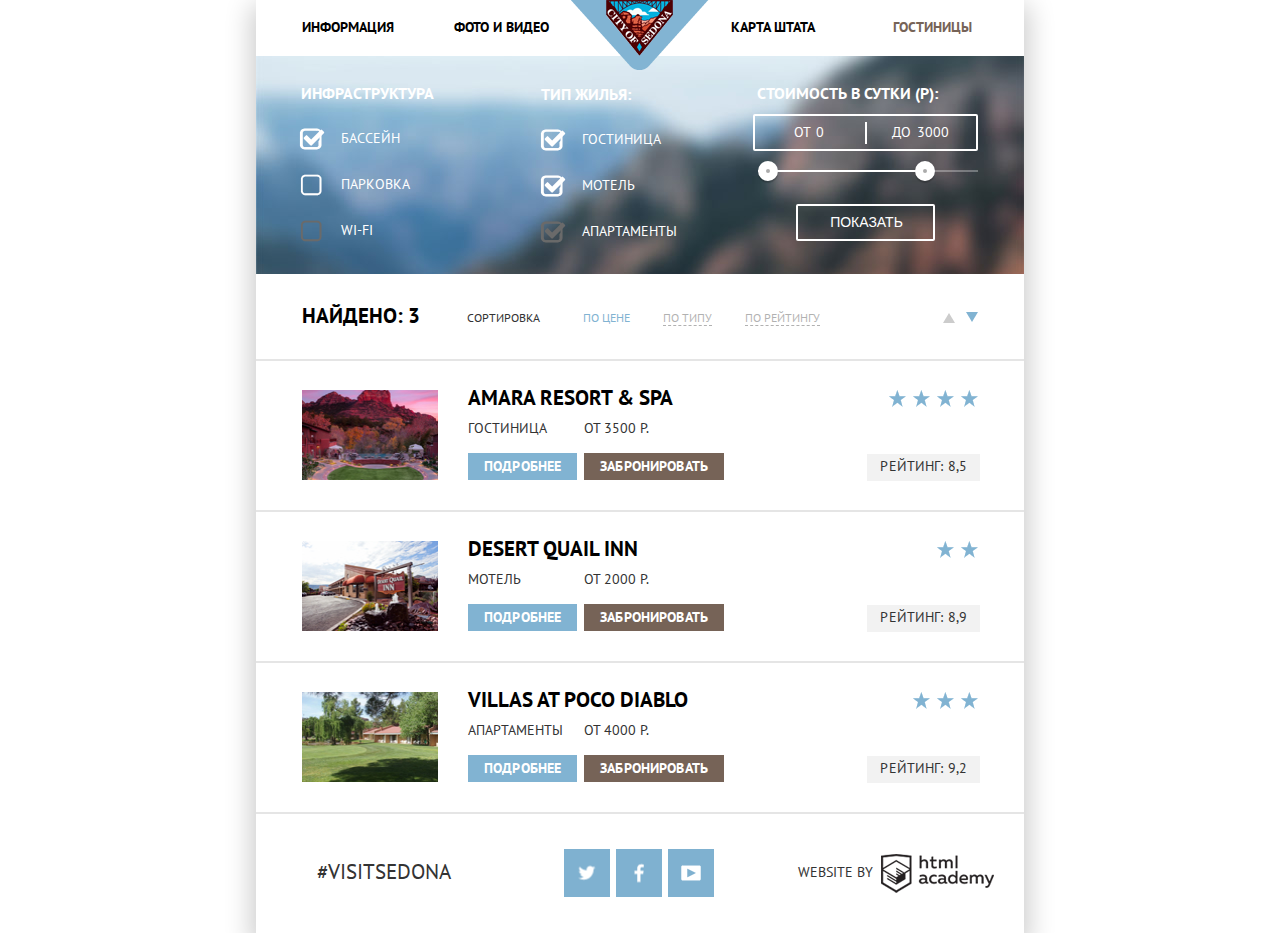
==== commit 1f8e45ab: "Add files via upload" ====
--- a/inner.html
+++ b/inner.html
@@ -116,10 +116,7 @@
             </div>
 
             <div class="right-side">
-              <img class="rating-img" src="img/rating.png" width="18" height="17" alt="stars">
-              <img class="rating-img" src="img/rating.png" width="18" height="17" alt="stars">
-              <img class="rating-img" src="img/rating.png" width="18" height="17" alt="stars">
-              <img class="rating-img" src="img/rating.png" width="18" height="17" alt="stars">
+              <span class="star four-stars"></span>
               <p class="rating">рейтинг: 8,5</p>
             </div>  
           </article>
@@ -136,8 +133,7 @@
             </div>
 
             <div class="right-side">
-              <img class="rating-img" src="img/rating.png" width="18" height="17" alt="stars">
-              <img class="rating-img" src="img/rating.png" width="18" height="17" alt="stars">
+              <span class="star two-stars"></span>
               <p class="rating">рейтинг: 8,9</p>
             </div>  
           </article>
@@ -154,9 +150,7 @@
             </div>
             
             <div class="right-side">
-              <img class="rating-img" src="img/rating.png" width="18" height="17" alt="stars">
-              <img class="rating-img" src="img/rating.png" width="18" height="17" alt="stars">
-              <img class="rating-img" src="img/rating.png" width="18" height="17" alt="stars">
+              <span class="star three-stars"></span>
               <p class="rating">рейтинг: 9,2</p>
             </div>  
           </article>
--- a/css/style.min.css
+++ b/css/style.min.css
@@ -1 +1 @@
-body{min-width:768px;margin:0;font-weight:400;font-size:14px;line-height:21px;font-family:"PT Sans","Arial",sans-serif;color:#333;text-transform:uppercase}.clearfix::after{content:"";display:table;clear:both}h2{font-weight:700;font-size:21px;line-height:26px;color:#000}b{font-weight:700;font-size:21px;line-height:21px;color:#000}.shadow{width:768px;margin:0 auto;box-shadow:0 10px 25px 5px rgba(0,0,0,0.2);overflow:hidden}.main-header{position:relative;width:768px;margin:0 auto;z-index:1}.main-navigation ul{font-size:0}.main-navigation ul,.main-navigation li{display:inline-block;margin:0;padding:0;list-style:none}.main-navigation li{font-size:14px;padding-top:14px;padding-bottom:16px}.main-navigation li:nth-child(1){margin-left:46px}.main-navigation li:nth-child(2){margin-left:60px}.main-navigation li:nth-child(3){margin-left:182px}.main-navigation li:nth-child(4){margin-left:78px}.main-navigation li a{padding:0;font-weight:700;line-height:26px;color:#000;text-decoration:none}.main-navigation li a:hover{color:#81b3d2}.main-navigation li a:active{color:#b2b2b2}.main-navigation a.active{color:#766357}.main-navigation a.active:hover{color:#604e43}.main-navigation a.active:active{color:#f4f2f1}.small-logo{position:absolute;top:0;left:50%;margin-left:-69px}.container{width:768px;margin:0 auto;position:relative;text-align:center}.triangle::after{content:"";position:absolute;top:476px;left:0;width:768px;height:37px;background-image:url(../img/white.png)}.img-background{margin-bottom:50px;background-color:darkcyan}.title{text-align:center;width:450px;margin:0 auto 31px auto}.title+p{margin-bottom:52px;letter-spacing:.04pt}.feature-img-right{float:right}.left{float:left;width:33%;min-height:208px;padding-top:47px;color:#fff}.left p{width:186px;margin-top:24px;margin-left:auto;margin-right:auto}.left p:nth-child(3){width:186px;margin-top:21px;margin-left:auto;margin-right:auto}.left b{display:block;margin-left:auto;margin-right:auto;width:186px;color:#fff}.feature-img{margin-bottom:60px;background-color:#81b3d2}.hints{font-size:0;margin-bottom:47px}.hint{font-size:0;display:inline-block;width:256px;vertical-align:top}.hint:nth-child(1)::before{content:"";display:block;margin:0 auto;background:url("../img/hint1.png") no-repeat;width:75px;min-height:72px;margin-bottom:29px}.hint:nth-child(2)::before{content:"";display:block;margin:0 auto;background:url("../img/hint2.png") no-repeat;width:74px;min-height:70px;margin-bottom:31px}.hint:nth-child(3)::before{content:"";display:block;margin:0 auto;background:url("../img/hint3.png") no-repeat;width:64px;min-height:76px;margin-top:-4px;margin-bottom:28px}.hint p{width:160px;margin-top:16px;margin-left:auto;margin-right:auto;font-size:14px}.hint:nth-child(3) p{width:165px;margin-top:17px;margin-left:auto;margin-right:auto}.icon-hint{display:block;margin:0 auto;margin-bottom:28px}.right{float:right;width:256px;min-height:208px;padding-top:48px;color:#fff}.right p{width:170px;margin-left:auto;margin-right:auto;margin-top:23px}.right p:nth-child(3){margin-top:21px}.right b{display:block;margin-left:auto;margin-right:auto;width:151px;color:#fff}.feature-img-left{float:left}.features{font-size:0;margin-top:-60px;margin-bottom:57px;padding-top:47px;background-color:#eee}.features-item{display:inline-block;width:256px;vertical-align:top;padding-bottom:17px;font-size:14px}.features b{display:block;margin-bottom:24px;margin-left:auto;margin-right:auto;width:155px}.features p{width:155px;margin-bottom:21px;margin-left:auto;margin-right:auto}.features-item:nth-child(2) p{width:140px}.question{display:block;margin-bottom:32px;font-size:30px}.question+p{width:460px;margin-left:auto;margin-right:auto;margin-bottom:47px;line-height:24px}.form-search{position:absolute;left:100px;z-index:3;width:568px;margin:0 auto}.form-search-title{width:568px;margin-bottom:0;padding:30px;font-size:21px;line-height:26px;letter-spacing:-1.25pt;word-spacing:-0.6pt;font-weight:700;text-transform:uppercase;color:#fff;background-color:#766357;border:0;cursor:pointer}.form-search-title:hover{background-color:#604e43}.form-search-title:active{background-color:#503e33;color:#7e7169}form{padding-top:55px;background-color:#fff}.search label{display:inline-block;min-width:95px;margin-left:55px;margin-top:6px;text-align:left;line-height:26px;font-size:14px;font-weight:700}.arrivals{margin-left:2px}.departure{margin-left:2px}.calend{position:absolute;top:7px;right:9px;width:21px;height:22px;background-image:url(../img/sprite2.png);background-position:-128px -5px;background-repeat:no-repeat;cursor:pointer}.calend:hover{background-position:-190px -5px}.calend:active{background-position:-159px -5px}.minus{position:absolute;top:19px;left:180px;display:block;width:12px;height:3px;background-image:url(../img/sprite2.png);background-position:-184px -85px;cursor:pointer}.minus:hover{background-position:-287px -98px}.minus:active{background-position:-287px -85px}.plus{position:absolute;top:15px;left:256px;display:block;width:11px;height:11px;background-image:url(../img/sprite2.png);background-position:-287px -111px;cursor:pointer}.plus:hover{background-position:-5px -153px}.plus:active{background-position:-287px -132px}.child .plus{left:207px}.child .minus{left:130px}.search input{width:290px;height:20px;margin-left:11px;margin-bottom:29px;padding:7px 12px;padding-right:40px;background-color:#f2f2f2;border:2px solid transparent;font:inherit;line-height:inherit;text-transform:inherit;font-weight:700}.search input:hover{background-color:#ebebeb}.search input:focus{background-color:#fff;border:2px solid #e5e5e5;min-height:20px}.search .adults input,.search .child input{margin-top:1px;padding-left:38px;padding-right:38px;text-align:center}.arrivals,.departure,.adults,.child{float:left;position:relative}.child label{min-width:auto;margin-top:7px;margin-left:52px;margin-right:8px;padding-left:0}.adults label{margin-top:7px}input.id-adult{width:35px;margin-left:13px}input.id-children{width:35px;margin-left:14px}.submit{display:inline-block;margin-right:0;margin-top:0;margin-bottom:56px;padding:17px 195px 17px;background-color:#81b3d2;color:#fff;font-family:inherit;font-weight:700;font-size:21px;text-transform:uppercase;cursor:pointer;text-align:center;border:0}a.submit{text-decoration:none}.submit:hover{background-color:#669ec0}.submit:active{background-color:#5496bd;color:#88b6d1}.js-form{display:none}.form-content-show{display:block;animation:animation-form 1.5s}@keyframes animation-form{0{transform:translateY(-10%)}70%{transform:translateY(30%)}90%{transform:translateY(-2%)}100%{transform:translateY(0)}}.map{position:relative;left:0;bottom:-86px;z-index:1}.filter{top:60px;padding-top:30px;color:#fff;background-color:darkslategrey;background-image:url(../img/background-filter.jpg)}.filter b{margin-top:-3px;margin-bottom:24px;font-size:16px;color:#fff;text-align:left}.filter-left{float:left;width:160px;margin-left:45px}.checkbox{display:block;position:relative;height:22px;margin-bottom:24px;padding-left:40px;text-align:left;cursor:pointer}.checkbox input[type="checkbox"]{display:none}.checkbox input[type="checkbox"]+.checkbox-indicator{position:absolute;top:0;left:-1px;display:block;width:23px;height:23px;background-image:url(../img/sprite2.png);background-position:-128px -37px}.checkbox input[type="checkbox"]:checked+.checkbox-indicator::before{content:"";position:absolute;top:0;left:-1px;width:27px;height:23px;background-image:url(../img/sprite2.png);background-position:-160px -37px}.checkbox input[type="checkbox"]:disabled+.checkbox-indicator{content:"";position:absolute;top:0;left:-1px;width:27px;height:23px;background-image:url(../img/sprite2.png);background-position:-196px -37px}.checkbox input[type="checkbox"]:checked:disabled+.checkbox-indicator::before{content:"";position:absolute;top:0;left:-1px;width:27px;height:23px;background-image:url(../img/sprite2.png);background-position:-128px -69px;border-color:fuchsia}.filter-left,.filter-center,.filter-right{font-size:0}main label{vertical-align:top;font-size:14px}.filter-center{float:left;width:153px;margin-left:80px;margin-top:1px}.filter-center label{margin-left:1px}.filter-right{float:right;width:225px;margin-right:46px;margin-bottom:33px}.filter-right .filter-text{margin-bottom:10px;margin-left:4px;line-height:21px}.price-controls{position:relative;height:33px;margin-bottom:19px;border:2px solid #fff;border-radius:2px;font-size:0}.price-controls::after{content:"";position:absolute;top:50%;left:50%;width:2px;height:22px;transform:translate(-50%,-50%);background:#fff}.filter-right label{display:inline-block;vertical-align:top;width:50%;padding-left:36px;line-height:33px;cursor:pointer;box-sizing:border-box}label.price-to{padding-left:22px}.price-controls input{margin:0;margin-top:-2px;background:0;border:0;outline:0;color:inherit;font:inherit}.range-controls{position:relative;margin-bottom:32px}.scale{height:2px;margin-left:5px;background-color:rgba(255,255,255,0.3)}.bar{height:2px;width:160px;background-color:#fff}.range-switch{position:absolute;width:4px;height:4px;background-color:#ababab;border:8px solid #fff;border-radius:50%;box-shadow:0 2px 1px 0 rgba(0,1,1,0.2);cursor:pointer}.range-switch:hover{background-color:#1c4f80}.range-swith-min{top:-9px;left:5px}.range-switch-max{top:-9px;left:72%}.filter-right button{display:block;margin:0 auto;padding:6px 30px 6px 32px;font-size:14px;line-height:21px;color:#fff;text-decoration:none;text-transform:uppercase;border:2px solid #fff;border-radius:2px;background:0;cursor:pointer}.filter-right button:hover{background-color:#fff;color:#000}.filter-text{display:block;margin-bottom:20px}.filter input{width:auto}.filter-right input{width:60%}form{margin-bottom:29px}.wrap-result-filtr{position:relative;margin-bottom:30px}.wrap-result-filtr b{float:left;margin-left:46px;margin-right:50px;line-height:26px;word-spacing:}.wrap-result-filtr p{float:left;margin:0;margin-left:-3px;margin-right:43px;padding-top:6px;font-size:12px;line-height:18px}.wrap-result-filtr ul{float:left;margin:0;padding:0;padding-top:6px}.wrap-result li{float:left;margin-right:23px;font-size:12px;line-height:18px;list-style:none}.wrap-result li a{color:#000;border-bottom:1px dashed #000}.wrap-result li a.active{color:#81b3d2;border-bottom:0}.wrap-result li a.active:hover{color:#81b3d2;border-bottom:1px dashed #81b3d2}a.condition{opacity:.3}a.condition:hover{color:#81b3d2}.wrap-result a{text-decoration:none;margin-right:10px}.arrowup::before{content:"";position:absolute;right:69px;display:inline-block;margin-top:10px;border-bottom:10px solid #ccc;border-left:6px solid transparent;border-right:6px solid transparent}.arrowup:hover::before{border-bottom:10px solid #000}.arrowup.active::before{border-bottom:10px solid #81b3d2}.arrowup:active::before{border-bottom:10px solid #81b3d2}.arrowdown::before{content:" ";position:absolute;right:46px;margin-top:9px;display:inline-block;border-top:10px solid #81b3d2;border-left:6px solid transparent;border-right:6px solid transparent}.arrowdown.active::before{border-top:10px solid #81b3d2}.arrowdown:active::before{border-top:10px solid #81b3d2}.arrowdown::before .activenohovers{border-top:10px solid #81b3d2}hr{border:1px solid #e5e5e5}article{margin-bottom:29px;padding-top:22px;padding-left:46px;text-align:left}.result-img{display:inline-block;width:136px;text-align:left;vertical-align:top}.center-side{display:inline-block;width:390px;margin-right:30px;margin-left:-4px}h2.result-title{margin:0;padding:0}h2.result-title a{display:block;margin-top:-5px;margin-left:30px;margin-bottom:7px;text-align:left;color:#000}h2.result-title a:hover{color:#81b3d2}h2.result-title a:active{color:#cacaca}.center-side p{display:inline-block;min-width:110px;margin:0;margin-left:30px;margin-bottom:17px}.center-side p:nth-child(3){margin-left:2px;margin-right:30px}.btn-more{margin-left:30px;padding:4px 16px 5px 16px;background:#81b3d2;font-weight:700;letter-spacing:.1pt;color:#fff}.btn-more:hover{background-color:#669ec0}.btn-more:active{background-color:#5496bd;color:#88b6d1}.center-side a{margin-right:0}.btn-book{margin-left:3px;padding:4px 16px 5px 16px;background:#766357;font-weight:700;letter-spacing:.1pt;color:#fff}.btn-book:hover{background-color:#604e43}.btn-book:active{background-color:#503e33;color:#7e7169}.right-side{display:inline-block;width:115px;margin-left:3px;vertical-align:top;text-align:right}img.rating-img{display:inline-block;margin-top:-1px;margin-right:1px;margin-bottom:39px;margin-left:2px}p.rating{display:inline-block;margin:0;margin-top:3px;padding:2px 13px 4px 13px;letter-spacing:.1pt;background-color:#f2f2f2}.main-footer{position:absolute;z-index:1;width:768px;min-height:120px;margin:0 auto;background:rgba(255,255,255,0.9);box-shadow:0 10px 25px 5px rgba(0,0,0,0.2)}.footer-index{margin-top:-40px}.footer-inner{margin-top:-8px;left:50%;margin-left:-384px}.tag{float:left;width:256px;text-align:center;font-size:21px}.tag p{margin-top:0;padding-top:48px;padding-bottom:0}.copyright{float:right;text-align:left;padding-top:40px;padding-bottom:40px;width:256px}.copyright a{margin-left:4px}.copyright p{position:relative;margin:0;margin-top:1px;padding-left:30px;padding-right:20px}.copylogo{vertical-align:middle;background-image:url("../img/sprite2.png");background-repeat:no-repeat;display:inline-block;width:115px;height:39px;background-position:-5px -5px}.copylogo:hover{width:115px;height:39px;background-position:-5px -103px}.copylogo:active{width:115px;height:39px;background-position:-5px -54px}.footer-social{float:left;text-align:center;padding-top:36px;padding-bottom:35px;width:256px;font-size:0}.social-btn{position:relative;display:inline-block;vertical-align:top;width:46px;height:48px;margin-right:6px;font-size:14px;background-color:#7fb1d0}.social-btn:nth-child(1){margin-left:-2px}.social-btn:hover{background-color:#669ec0}.social-btn:active{background-color:#5496bd}.social-btn::before{content:"";position:absolute;top:50%;left:50%;transform:translate(-50%,-50%);background-image:url("../img/sprite2.png");background-repeat:no-repeat}.social-btn:active::before{opacity:.3}.social-btn-tw::before{width:17px;height:15px;background-position:-54px -153px}.social-btn-fb::before{width:10px;height:19px;background-position:-164px -69px}.social-btn-yt::before{width:20px;height:16px;background-position:-81px -171px}.social-btn:nth-child(3){margin-right:0}+body{min-width:768px;margin:0;font-weight:400;font-size:14px;line-height:21px;font-family:"PT Sans","Arial",sans-serif;color:#333;text-transform:uppercase}.clearfix::after{content:"";display:table;clear:both}h2{font-weight:700;font-size:21px;line-height:26px;color:#000}b{font-weight:700;font-size:21px;line-height:21px;color:#000}.shadow{width:768px;margin:0 auto;box-shadow:0 10px 25px 5px rgba(0,0,0,0.2);overflow:hidden}.main-header{position:relative;width:768px;margin:0 auto;z-index:1}.main-navigation ul{font-size:0}.main-navigation ul,.main-navigation li{display:inline-block;margin:0;padding:0;list-style:none}.main-navigation li{font-size:14px;padding-top:14px;padding-bottom:16px}.main-navigation li:nth-child(1){margin-left:46px}.main-navigation li:nth-child(2){margin-left:60px}.main-navigation li:nth-child(3){margin-left:182px}.main-navigation li:nth-child(4){margin-left:78px}.main-navigation li a{padding:0;font-weight:700;line-height:26px;color:#000;text-decoration:none}.main-navigation li a:hover{color:#81b3d2}.main-navigation li a:active{color:#b2b2b2}.main-navigation a.active{color:#766357}.main-navigation a.active:hover{color:#604e43}.main-navigation a.active:active{color:#f4f2f1}.small-logo{position:absolute;top:0;left:50%;margin-left:-69px}.container{width:768px;margin:0 auto;position:relative;text-align:center}.triangle::after{content:"";position:absolute;top:476px;left:0;width:768px;height:37px;background-image:url(../img/white.png)}.img-background{margin-bottom:50px;background-color:darkcyan}.title{text-align:center;width:450px;margin:0 auto 31px auto}.title+p{margin-bottom:52px;letter-spacing:.04pt}.feature-img-right{float:right}.left{float:left;width:33%;min-height:208px;padding-top:47px;color:#fff}.left p{width:186px;margin-top:24px;margin-left:auto;margin-right:auto}.left p:nth-child(3){width:186px;margin-top:21px;margin-left:auto;margin-right:auto}.left b{display:block;margin-left:auto;margin-right:auto;width:186px;color:#fff}.feature-img{margin-bottom:60px;background-color:#81b3d2}.hints{font-size:0;margin-bottom:47px}.hint{font-size:0;display:inline-block;width:256px;vertical-align:top}.hint:nth-child(1)::before{content:"";display:block;margin:0 auto;background:url("../img/hint1.png") no-repeat;width:75px;min-height:72px;margin-bottom:29px}.hint:nth-child(2)::before{content:"";display:block;margin:0 auto;background:url("../img/hint2.png") no-repeat;width:74px;min-height:70px;margin-bottom:31px}.hint:nth-child(3)::before{content:"";display:block;margin:0 auto;background:url("../img/hint3.png") no-repeat;width:64px;min-height:76px;margin-top:-4px;margin-bottom:28px}.hint p{width:160px;margin-top:16px;margin-left:auto;margin-right:auto;font-size:14px}.hint:nth-child(3) p{width:165px;margin-top:17px;margin-left:auto;margin-right:auto}.icon-hint{display:block;margin:0 auto;margin-bottom:28px}.right{float:right;width:256px;min-height:208px;padding-top:48px;color:#fff}.right p{width:170px;margin-left:auto;margin-right:auto;margin-top:23px}.right p:nth-child(3){margin-top:21px}.right b{display:block;margin-left:auto;margin-right:auto;width:151px;color:#fff}.feature-img-left{float:left}.features{font-size:0;margin-top:-60px;margin-bottom:57px;padding-top:47px;background-color:#eee}.features-item{display:inline-block;width:256px;vertical-align:top;padding-bottom:17px;font-size:14px}.features b{display:block;margin-bottom:24px;margin-left:auto;margin-right:auto;width:155px}.features p{width:155px;margin-bottom:21px;margin-left:auto;margin-right:auto}.features-item:nth-child(2) p{width:140px}.question{display:block;margin-bottom:32px;font-size:30px}.question+p{width:460px;margin-left:auto;margin-right:auto;margin-bottom:47px;line-height:24px}.form-search{position:relative;z-index:3;width:568px;margin:0 auto}.form-search-title{width:568px;margin-bottom:0;padding:30px;font-size:21px;line-height:26px;letter-spacing:-1.25pt;word-spacing:-0.6pt;font-weight:700;text-transform:uppercase;color:#fff;background-color:#766357;border:0;cursor:pointer}.form-search-title:hover{background-color:#604e43}.form-search-title:active{background-color:#503e33;color:#7e7169}form.search{position:absolute;padding-top:55px;background-color:#fff}.search label{display:inline-block;min-width:95px;margin-left:55px;margin-top:6px;text-align:left;line-height:26px;font-size:14px;font-weight:700}.arrivals{margin-left:2px}.departure{margin-left:2px}.calend{position:absolute;top:7px;right:9px;width:21px;height:22px;background-image:url(../img/sprite2.png);background-position:-128px -5px;background-repeat:no-repeat;cursor:pointer}.calend:hover{background-position:-190px -5px}.calend:active{background-position:-159px -5px}.minus{position:absolute;top:19px;left:180px;display:block;width:12px;height:3px;background-image:url(../img/sprite2.png);background-position:-184px -85px;cursor:pointer}.minus:hover{background-position:-287px -98px}.minus:active{background-position:-287px -85px}.plus{position:absolute;top:15px;left:256px;display:block;width:11px;height:11px;background-image:url(../img/sprite2.png);background-position:-287px -111px;cursor:pointer}.plus:hover{background-position:-5px -153px}.plus:active{background-position:-287px -132px}.child .plus{left:207px}.child .minus{left:130px}.search input{width:290px;height:20px;margin-left:11px;margin-bottom:29px;padding:7px 12px;padding-right:40px;background-color:#f2f2f2;border:2px solid transparent;font:inherit;line-height:inherit;text-transform:inherit;font-weight:700}.search input:hover{background-color:#ebebeb}.search input:focus{background-color:#fff;border:2px solid #e5e5e5;min-height:20px}.search .adults input,.search .child input{margin-top:1px;padding-left:38px;padding-right:38px;text-align:center}.arrivals,.departure,.adults,.child{float:left;position:relative}.child label{min-width:auto;margin-top:7px;margin-left:52px;margin-right:8px;padding-left:0}.adults label{margin-top:7px}input.id-adult{width:35px;margin-left:13px}input.id-children{width:35px;margin-left:14px}.submit{display:inline-block;margin-right:0;margin-top:26px;margin-bottom:56px;padding:17px 195px 17px;background-color:#81b3d2;color:#fff;font-family:inherit;font-weight:700;font-size:21px;text-transform:uppercase;cursor:pointer;text-align:center;border:0}a.submit{text-decoration:none}.submit:hover{background-color:#669ec0}.submit:active{background-color:#5496bd;color:#88b6d1}.js-form{display:none}.form-content-show{display:block;animation:animation-form 1.5s}@keyframes animation-form{0{transform:translateY(-10%)}70%{transform:translateY(30%)}90%{transform:translateY(-2%)}100%{transform:translateY(0)}}.map{position:relative;left:0;z-index:-1;background-color:#ddb787;background-image:url(../img/map.jpg);margin-top:0}.filter{top:60px;padding-top:30px;color:#fff;background-color:darkslategrey;background-image:url(../img/background-filter.jpg)}.filter b{margin-top:-3px;margin-bottom:24px;font-size:16px;color:#fff;text-align:left}.filter-left{float:left;width:160px;margin-left:45px}.checkbox{display:block;position:relative;height:22px;margin-bottom:24px;padding-left:40px;text-align:left;cursor:pointer}.checkbox input[type="checkbox"]{display:none}.checkbox input[type="checkbox"]+.checkbox-indicator{position:absolute;top:0;left:-1px;display:block;width:23px;height:23px;background-image:url(../img/sprite2.png);background-position:-128px -37px}.checkbox input[type="checkbox"]:checked+.checkbox-indicator::before{content:"";position:absolute;top:0;left:-1px;width:27px;height:23px;background-image:url(../img/sprite2.png);background-position:-160px -37px}.checkbox input[type="checkbox"]:disabled+.checkbox-indicator{content:"";position:absolute;top:0;left:-1px;width:27px;height:23px;background-image:url(../img/sprite2.png);background-position:-196px -37px}.checkbox input[type="checkbox"]:checked:disabled+.checkbox-indicator::before{content:"";position:absolute;top:0;left:-1px;width:27px;height:23px;background-image:url(../img/sprite2.png);background-position:-128px -69px;border-color:fuchsia}.filter-left,.filter-center,.filter-right{font-size:0}main label{vertical-align:top;font-size:14px}.filter-center{float:left;width:153px;margin-left:80px;margin-top:1px}.filter-center label{margin-left:1px}.filter-right{float:right;width:225px;margin-right:46px;margin-bottom:33px}.filter-right .filter-text{margin-bottom:10px;margin-left:4px;line-height:21px}.price-controls{position:relative;height:33px;margin-bottom:19px;border:2px solid #fff;border-radius:2px;font-size:0}.price-controls::after{content:"";position:absolute;top:50%;left:50%;width:2px;height:22px;transform:translate(-50%,-50%);background:#fff}.filter-right label{display:inline-block;vertical-align:top;width:50%;padding-left:36px;line-height:33px;cursor:pointer;box-sizing:border-box}label.price-to{padding-left:22px}.price-controls input{margin:0;margin-top:-2px;background:0;border:0;outline:0;color:inherit;font:inherit}.range-controls{position:relative;margin-bottom:32px}.scale{height:2px;margin-left:5px;background-color:rgba(255,255,255,0.3)}.bar{height:2px;width:160px;background-color:#fff}.range-switch{position:absolute;width:4px;height:4px;background-color:#ababab;border:8px solid #fff;border-radius:50%;box-shadow:0 2px 1px 0 rgba(0,1,1,0.2);cursor:pointer}.range-switch:hover{background-color:#1c4f80}.range-swith-min{top:-9px;left:5px}.range-switch-max{top:-9px;left:72%}.filter-right button{display:block;margin:0 auto;padding:6px 30px 6px 32px;font-size:14px;line-height:21px;color:#fff;text-decoration:none;text-transform:uppercase;border:2px solid #fff;border-radius:2px;background:0;cursor:pointer}.filter-right button:hover{background-color:#fff;color:#000}.filter-text{display:block;margin-bottom:20px}.filter input{width:auto}.filter-right input{width:60%}form{margin-bottom:29px}.wrap-result-filtr{position:relative;margin-bottom:30px}.wrap-result-filtr b{float:left;margin-left:46px;margin-right:50px;line-height:26px;word-spacing:}.wrap-result-filtr p{float:left;margin:0;margin-left:-3px;margin-right:43px;padding-top:6px;font-size:12px;line-height:18px}.wrap-result-filtr ul{float:left;margin:0;padding:0;padding-top:6px}.wrap-result li{float:left;margin-right:23px;font-size:12px;line-height:18px;list-style:none}.wrap-result li a{color:#000;border-bottom:1px dashed #000}.wrap-result li a.active{color:#81b3d2;border-bottom:0}.wrap-result li a.active:hover{color:#81b3d2;border-bottom:1px dashed #81b3d2}a.condition{opacity:.3}a.condition:hover{color:#81b3d2}.wrap-result a{text-decoration:none;margin-right:10px}.arrowup::before{content:"";position:absolute;right:69px;display:inline-block;margin-top:10px;border-bottom:10px solid #ccc;border-left:6px solid transparent;border-right:6px solid transparent}.arrowup:hover::before{border-bottom:10px solid #000}.arrowup.active::before{border-bottom:10px solid #81b3d2}.arrowup:active::before{border-bottom:10px solid #81b3d2}.arrowdown::before{content:" ";position:absolute;right:46px;margin-top:9px;display:inline-block;border-top:10px solid #81b3d2;border-left:6px solid transparent;border-right:6px solid transparent}.arrowdown.active::before{border-top:10px solid #81b3d2}.arrowdown:active::before{border-top:10px solid #81b3d2}.arrowdown::before .activenohovers{border-top:10px solid #81b3d2}hr{border:1px solid #e5e5e5}article{margin-bottom:29px;padding-top:22px;padding-left:46px;text-align:left}.result-img{display:inline-block;width:136px;text-align:left;vertical-align:top}.center-side{display:inline-block;width:390px;margin-right:30px;margin-left:-4px}h2.result-title{margin:0;padding:0}h2.result-title a{display:block;margin-top:-5px;margin-left:30px;margin-bottom:7px;text-align:left;color:#000}h2.result-title a:hover{color:#81b3d2}h2.result-title a:active{color:#cacaca}.center-side p{display:inline-block;min-width:110px;margin:0;margin-left:30px;margin-bottom:17px}.center-side p:nth-child(3){margin-left:2px;margin-right:30px}.btn-more{margin-left:30px;padding:4px 16px 5px 16px;background:#81b3d2;font-weight:700;letter-spacing:.1pt;color:#fff}.btn-more:hover{background-color:#669ec0}.btn-more:active{background-color:#5496bd;color:#88b6d1}.center-side a{margin-right:0}.btn-book{margin-left:3px;padding:4px 16px 5px 16px;background:#766357;font-weight:700;letter-spacing:.1pt;color:#fff}.btn-book:hover{background-color:#604e43}.btn-book:active{background-color:#503e33;color:#7e7169}.right-side{display:inline-block;width:115px;margin-left:3px;vertical-align:top;text-align:right}.rating-img{display:inline-block;margin-top:-1px;margin-right:1px;margin-bottom:39px;margin-left:2px}.star{position:absolute;right:46px;background-image:url(../img/rating.png);background-repeat:repeat-x;width:17px;height:17px}.one-star{width:24px}.two-stars{width:48px}.three-stars{width:72px}.four-stars{width:96px}.five-stars{width:120px}p.rating{display:inline-block;margin:0;margin-top:64px;padding:2px 13px 4px 13px;letter-spacing:.1pt;background-color:#f2f2f2}.main-footer{width:768px;min-height:120px;margin:0 auto;margin-top:-126px;background:rgba(255,255,255,0.9)}.footer-inner{margin-top:-8px}.tag{float:left;width:256px;text-align:center;font-size:21px}.tag p{margin-top:0;padding-top:48px;padding-bottom:0}.copyright{float:right;text-align:left;padding-top:40px;padding-bottom:40px;width:256px}.copyright a{margin-left:4px}.copyright p{position:relative;margin:0;margin-top:1px;padding-left:30px;padding-right:20px}.copylogo{vertical-align:middle;background-image:url("../img/sprite2.png");background-repeat:no-repeat;display:inline-block;width:115px;height:39px;background-position:-5px -5px}.copylogo:hover{width:115px;height:39px;background-position:-5px -103px}.copylogo:active{width:115px;height:39px;background-position:-5px -54px}.footer-social{float:left;text-align:center;padding-top:36px;padding-bottom:35px;width:256px;font-size:0}.social-btn{position:relative;display:inline-block;vertical-align:top;width:46px;height:48px;margin-right:6px;font-size:14px;background-color:#7fb1d0}.social-btn:nth-child(1){margin-left:-2px}.social-btn:hover{background-color:#669ec0}.social-btn:active{background-color:#5496bd}.social-btn::before{content:"";position:absolute;top:50%;left:50%;transform:translate(-50%,-50%);background-image:url("../img/sprite2.png");background-repeat:no-repeat}.social-btn:active::before{opacity:.3}.social-btn-tw::before{width:17px;height:15px;background-position:-54px -153px}.social-btn-fb::before{width:10px;height:19px;background-position:-164px -69px}.social-btn-yt::before{width:20px;height:16px;background-position:-81px -171px}.social-btn:nth-child(3){margin-right:0}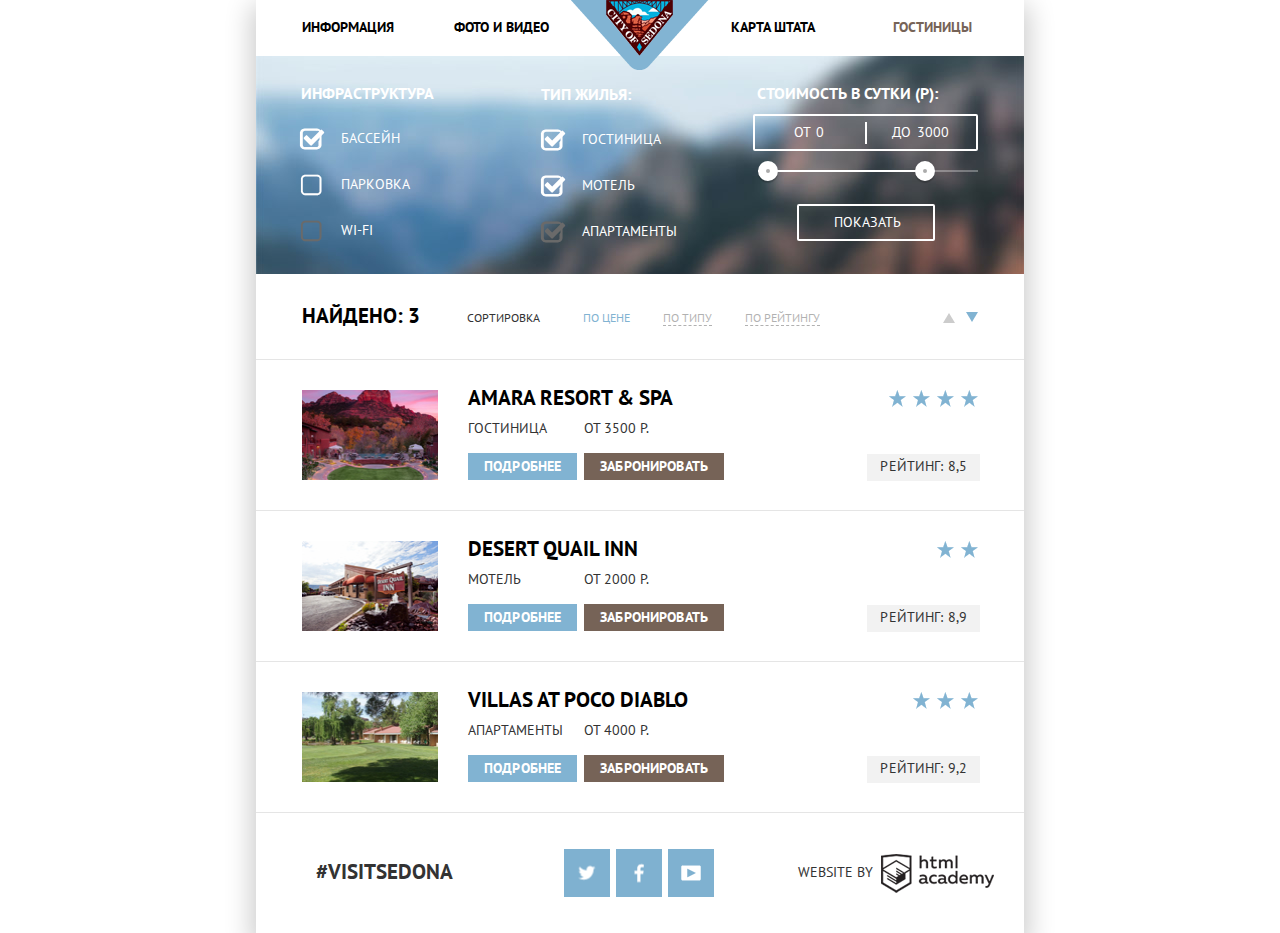
==== commit bad08fbf: "Add files via upload" ====
--- a/inner.html
+++ b/inner.html
@@ -5,15 +5,12 @@
     <title>HTML Academy: Седона</title>
     <link href="https://fonts.googleapis.com/css?family=PT+Sans:400,700&amp;subset=cyrillic" rel="stylesheet">
     <link href="css/normalize.css" rel="stylesheet">
-    <link href="css/style.min.css" rel="stylesheet">
+    <link href="css/style.css" rel="stylesheet">
   </head>
   <body>
     <div class="shadow">
     <header class="main-header">
-      <a href="index.html">
-        <img class="small-logo" src="img/logo.png" width="138" height="70" alt="city sedona">
-      </a>
-      
+      <a href="index.html"><img class="small-logo" src="img/logo.png" width="138" height="70" alt="city sedona"></a>
       <nav class="main-navigation">
         <ul>
           <li>
@@ -31,11 +28,7 @@
         </ul>
       </nav>
     </header>
-    
     <main class="container">
-      
-
-      
       <form class="filter clearfix" action="https://echo.htmlacademy.ru" method="post">
         <div class="filter-left">
           <b class="filter-text">инфраструктура</b>
@@ -49,7 +42,6 @@
             <input  type="checkbox" name="wi-fi" disabled><span class="checkbox-indicator"></span>wi-fi
           </label>
         </div> <!--end filter-left -->
-        
         <div class="filter-center">
           <b class="filter-text">тип жилья:</b>
           <label class="checkbox">          
@@ -62,7 +54,6 @@
             <input type="checkbox" name="apartments" disabled checked><span class="checkbox-indicator"></span>апартаменты
           </label>
         </div> <!--end filter-center -->
-        
         <div class="filter-right">
           <b class="filter-text">стоимость в сутки (р):</b>
           <div class="price-controls">
@@ -75,38 +66,35 @@
           </div>
           <div class="range-controls">
             <div class="scale">
-              <div class="bar">
-              </div>
+              <div class="bar"></div>
             </div>
             <div class="range-switch range-swith-min"></div>
             <div class="range-switch range-switch-max"></div>
           </div>
           <button class="btn" type="submit" >показать</button>  
-        </div> <!--end filter-right -->
-        
-        
+        </div> <!--end filter-right -->  
       </form>
       <div class="wrap-result">
         <div class="wrap-result-filtr clearfix">
         <b class="">найдено: 3</b>
         <p class="">сортировка</p>
         <ul>
-          <li><a class="active" href="#">по цене</a></li>
-          <li><a class="condition" href="#">по типу</a></li>
-          <li><a class="condition" href="#">по рейтингу</a></li>
+          <li>
+            <a class="active" href="#">по цене</a>
+          </li>
+          <li>
+            <a class="condition" href="#">по типу</a>
+          </li>
+          <li>
+            <a class="condition" href="#">по рейтингу</a>
+          </li>
         </ul>
-        
-        <a class="arrowup" href="#">
-        </a>
-        <a class="arrowdown activenohovers" href="#">
-        </a>
+        <a class="arrowup" href="#"></a>
+        <a class="arrowdown activenohovers" href="#"></a>
         </div>
-        <hr>
-        <div class="list-result">
-          
+        <div class="list-result">  
           <article class="result">
             <img class="result-img" src="img/result-img1.jpg" width="135" height="90" alt="first result">
-
             <div class="center-side">
               <h2 class="result-title"><a href="#">amara resort & spa</a></h2>
               <p>гостиница</p>
@@ -114,16 +102,13 @@
               <a class="btn-more" href="#">подробнее</a>
               <a class="btn-book" href="#">забронировать</a>
             </div>
-
             <div class="right-side">
               <span class="star four-stars"></span>
               <p class="rating">рейтинг: 8,5</p>
             </div>  
           </article>
-          <hr>
           <article class="result clearfix">
             <img class="result-img" src="img/result-img2.jpg" width="135" height="90" alt="second result">
-
             <div class="center-side">
               <h2 class="result-title"><a href="#">desert quail inn</a></h2>
               <p>мотель</p>
@@ -131,16 +116,13 @@
               <a class="btn-more" href="#">подробнее</a>
               <a class="btn-book" href="#">забронировать</a>
             </div>
-
             <div class="right-side">
               <span class="star two-stars"></span>
               <p class="rating">рейтинг: 8,9</p>
             </div>  
           </article>
-          <hr>
           <article class="result">
             <img class="result-img" src="img/result-img3.jpg" width="135" height="90" alt="third result">
-
             <div class="center-side">
               <h2 class="result-title"><a href="#">villas at poco diablo</a></h2>
               <p>апартаменты</p>
@@ -148,40 +130,25 @@
               <a class="btn-more" href="#">подробнее</a>
               <a class="btn-book" href="#">забронировать</a>
             </div>
-            
             <div class="right-side">
               <span class="star three-stars"></span>
               <p class="rating">рейтинг: 9,2</p>
             </div>  
           </article>
-        <hr>
         </div> <!--end list-result -->
       </div>
-     
     </main>
-    
     <footer class="main-footer footer-inner">
-      
         <div class="tag">
          <p>#visitsedona</p>
         </div>
         <div class="footer-social">
-          <a class="social-btn social-btn-tw" href="#">
-            
-          </a>
-          <a class="social-btn social-btn-fb" href="#">
-            
-          </a>
-          <a class="social-btn social-btn-yt" href="#">
-            
-          </a>
+          <a class="social-btn social-btn-tw" href="#"></a>
+          <a class="social-btn social-btn-fb" href="#"></a>
+          <a class="social-btn social-btn-yt" href="#"></a>
         </div>
         <div class="copyright">
-          <p>website by
-            <a class="copylogo" href="https://htmlacademy.ru">
-              
-            </a>
-          </p>
+          <p>website by <a class="copylogo" href="https://htmlacademy.ru"></a></p>
         </div>
        <!-- end wrap-main-footer -->
     </footer>
--- a/css/style.css
+++ b/css/style.css
@@ -0,0 +1,1252 @@
+body {
+  min-width: 768px;
+  margin: 0;
+  font-weight: 400;
+  font-size: 14px;
+  line-height: 21px;
+  font-family: "PT Sans", "Arial", sans-serif;
+  color: #333333;
+  text-transform: uppercase;
+}
+
+.clearfix::after {
+  content: "";
+  display: table;
+  clear: both;
+}
+
+h2 {
+  font-weight: 700;
+  font-size: 21px;
+  line-height: 26px;
+  color: #000000;
+}
+
+b {
+  font-weight: 700;
+  font-size: 21px;
+  line-height: 21px;
+  color: #000000;
+}
+
+.shadow {
+  width: 768px;
+  margin: 0 auto;
+  box-shadow: 0 10px 25px 5px rgba(0, 0, 0, 0.2);
+  overflow: hidden;
+}
+
+/*-----------------------header-------------------------*/
+
+.main-header {
+  position: relative;
+  width: 768px;
+  margin: 0 auto;
+  z-index: 1;
+}
+
+.main-navigation ul {
+  font-size: 0;
+}
+
+.main-navigation ul,
+.main-navigation li {
+  display: inline-block;
+  margin: 0;
+  padding: 0;
+  list-style: none;
+}
+
+.main-navigation li {
+  font-size: 14px;
+  padding-top: 14px;
+  padding-bottom: 16px;
+}
+
+.main-navigation li:nth-child(1) {
+  margin-left: 46px;
+}
+
+.main-navigation li:nth-child(2) {
+  margin-left: 60px;
+}
+
+.main-navigation li:nth-child(3) {
+  margin-left: 182px;
+}
+
+.main-navigation li:nth-child(4) {
+  margin-left: 78px;
+}
+
+.main-navigation li a {
+  padding: 0px;
+  font-weight: 700;
+  line-height: 26px;
+  color: #000000;
+  text-decoration: none;
+}
+
+.main-navigation li a:hover {
+  color: #81b3d2;
+}
+
+.main-navigation li a:active {
+  color: #b2b2b2;
+}
+
+.main-navigation a.active {
+  color: #766357;
+}
+
+.main-navigation a.active:hover {
+  color: #604e43;
+}
+
+.main-navigation a.active:active {
+  color: #f4f2f1;
+}
+
+.small-logo {
+  position: absolute;
+  top: 0;
+  left: 50%;
+  margin-left: -69px;
+}
+
+.container {
+  width: 768px;
+  margin: 0 auto;
+  position: relative;
+  text-align: center;
+}
+
+/*------------------------img background------------------------*/
+
+.triangle::after {
+  content: "";
+  position: absolute;
+  top: 476px;
+  left: 0;
+  width: 768px;
+  height: 37px;
+  background-image: url(../img/white.png);
+}
+
+.img-background {
+  width: 768px;
+  height: 512px;
+  margin-bottom: 50px;
+  background-image: url(../img/background-img.jpg);
+  background-color: darkcyan;
+}
+
+/*------------------------index-content------------------------*/
+
+.title {
+  text-align: center;
+  width: 450px;
+  margin: 0 auto 31px auto;
+}
+
+.title + p {
+  margin-bottom: 52px;
+  letter-spacing: 0.04pt;
+}
+
+.feature-img-right {
+  float: right;
+}
+
+.left {
+  float: left;
+  width: 256px;
+  min-height: 208px;
+  padding-top: 47px;
+  color: #ffffff;
+}
+
+.left p {
+  width: 186px;
+  margin-top: 24px;
+  margin-left: auto;
+  margin-right: auto;
+}
+
+.left p:nth-child(3) {
+  width: 186px;
+  margin-top: 21px;
+  margin-left: auto;
+  margin-right: auto;
+}
+
+.left b {
+  display: block;
+  margin-left: auto;
+  margin-right: auto;
+  width: 186px;
+  color: #ffffff;
+}
+
+.feature-img {
+  margin-bottom: 60px;
+  background-color: #81b3d2;
+}
+
+.hints {
+  font-size: 0px;
+  margin-bottom: 47px;
+}
+
+.hint {
+  font-size: 0px;
+  display: inline-block;
+  width: 256px;
+  vertical-align: top;
+}
+
+.hint:nth-child(1)::before {
+  content: "";
+  display: block;
+  margin: 0 auto;
+  background: url("../img/hint1.png") no-repeat;
+  width: 75px;
+  min-height: 72px;
+  margin-bottom: 29px;
+}
+
+.hint:nth-child(2)::before {
+  content: "";
+  display: block;
+  margin: 0 auto;
+  background: url("../img/hint2.png") no-repeat;
+  width: 74px;
+  min-height: 70px;
+  margin-bottom: 31px;
+}
+
+.hint:nth-child(3)::before {
+  content: "";
+  display: block;
+  margin: 0 auto;
+  background: url("../img/hint3.png") no-repeat;
+  width: 64px;
+  min-height: 76px;
+  margin-top: -4px;
+  margin-bottom: 28px;
+}
+
+.hint p {
+  width: 160px;
+  margin-top: 16px;
+  margin-left: auto;
+  margin-right: auto;
+  font-size: 14px;
+}
+
+.hint:nth-child(3) p {
+  width: 165px;
+  margin-top: 17px;
+  margin-left: auto;
+  margin-right: auto;
+}
+
+.icon-hint {
+  display: block;
+  margin: 0 auto;
+  margin-bottom: 28px;
+}
+
+.right {
+  float: right;
+  width: 256px;
+  min-height: 208px;
+  padding-top: 48px;
+  color: #ffffff;
+}
+
+.right p {
+  width: 170px;
+  margin-left: auto;
+  margin-right: auto;
+  margin-top: 23px;
+}
+
+.right p:nth-child(3) {
+  margin-top: 21px;
+}
+
+.right b {
+  display: block;
+  margin-left: auto;
+  margin-right: auto;
+  width: 151px;
+  color: #ffffff;
+}
+
+.feature-img-left {
+  float: left;
+}
+
+.features {
+  font-size: 0px;
+  margin-top: -60px;
+  margin-bottom: 57px;
+  padding-top: 47px;
+  background-color: #eeeeee;
+}
+
+.features-item {
+  display: inline-block;
+  width: 256px;
+  vertical-align: top;
+  padding-bottom: 17px;
+  font-size: 14px;
+}
+
+.features b {
+  display: block;
+  margin-bottom: 24px;
+  margin-left: auto;
+  margin-right: auto;
+  width: 155px;
+}
+
+.features p {
+  width: 155px;
+  margin-bottom: 21px;
+  margin-left: auto;
+  margin-right: auto;
+}
+
+.features-item:nth-child(2) p {
+  width: 140px;
+}
+
+.question {
+  display: block;
+  margin-bottom: 32px;
+  font-size: 30px;
+}
+
+.question + p {
+  width: 460px;
+  margin-left: auto;
+  margin-right: auto;
+  margin-bottom: 47px;
+  line-height: 24px;
+}
+
+/*----------------------form search hotels--------------------------*/
+
+.form-search {
+  position: relative;
+  z-index: 3;
+  width: 568px;
+  margin: 0 auto;
+}
+
+.form-search-title {
+  width: 568px;
+  margin-bottom: 0px;
+  padding: 30px;
+  font-family: "PT Sans", "Arial", sans-serif;
+  font-size: 21px;
+  line-height: 26px;
+  font-weight: 700;
+  text-transform: uppercase;
+  color: #ffffff;
+  background-color: #766357;
+  border: none;
+  cursor: pointer;
+}
+
+.form-search-title:hover {
+  background-color: #604e43;
+}
+
+.form-search-title:active {
+  background-color: #503e33;
+  color: #7e7169;
+}
+
+form.search {
+  position: absolute;
+  padding-top: 55px;
+  background-color: #ffffff;
+}
+
+.search label {
+  display: inline-block;
+  min-width: 95px;
+  margin-left: 55px;
+  margin-top: 6px;
+  text-align: left;
+  line-height: 26px;
+  font-size: 14px;
+  font-weight: 700;
+}
+
+.arrivals {
+  margin-left: 2px;
+}
+
+.departure {
+  margin-left: 2px;
+}
+
+.calend {
+  position: absolute;
+  top: 7px;
+  right: 9px;
+  width: 21px;
+  height: 22px;
+  background-image: url(../img/sprite2.png);
+  background-position: -128px -5px;
+  background-repeat: no-repeat;
+  cursor: pointer;
+}
+
+.calend:hover {
+  background-position: -190px -5px;
+}
+
+.calend:active {
+  background-position: -159px -5px;
+}
+
+.minus {
+  position: absolute;
+  top: 19px;
+  left: 180px;
+  display: block;
+  width: 12px;
+  height: 3px;
+  background-image: url(../img/sprite2.png);
+  background-position: -184px -85px;
+  cursor: pointer;
+}
+
+.minus:hover {
+  background-position: -287px -98px;
+}
+
+.minus:active {
+  background-position: -287px -85px;
+}
+
+.plus {
+  position: absolute;
+  top: 15px;
+  left: 256px;
+  display: block;
+  width: 11px;
+  height: 11px;
+  background-image: url(../img/sprite2.png);
+  background-position: -287px -111px;
+  cursor: pointer;
+}
+
+.plus:hover {
+  background-position: -5px -153px;
+}
+
+.plus:active {
+  background-position: -287px -132px;
+}
+
+.child .plus {
+  left: 207px;
+}
+
+.child .minus {
+  left: 130px;
+}
+
+.search input {
+  width: 290px;
+  height: 20px;
+  margin-left: 11px;
+  margin-bottom: 29px;
+  padding: 7px 12px;
+  padding-right: 40px;
+  background-color: #f2f2f2;
+  border: 2px solid transparent;
+  font: inherit;
+  line-height: inherit;
+  text-transform: inherit;
+  font-weight: 700;
+}
+
+.search input:hover {
+  background-color: #ebebeb;
+}
+
+.search input:focus {
+  background-color: #ffffff;
+  border: 2px solid #e5e5e5;
+  min-height: 20px;
+}
+
+.search .adults input,
+.search .child input {
+  margin-top: 1px;
+  padding-left: 38px;
+  padding-right: 38px;
+  text-align: center;
+}
+
+.arrivals,
+.departure,
+.adults,
+.child {
+  float: left;
+  position: relative;
+}
+
+.child label {
+  min-width: auto;
+  margin-top: 7px;
+  margin-left: 52px;
+  margin-right: 8px;
+  padding-left: 0px;
+}
+
+.adults label {
+  margin-top: 7px;
+}
+
+input.id-adult {
+  width: 35px;
+  margin-left: 13px;
+}
+
+input.id-children {
+  width: 35px;
+  margin-left: 14px;
+}
+
+.submit {
+  display: inline-block;
+  margin-right: 0px;
+  margin-top: 26px;
+  margin-bottom: 56px;
+  padding: 17px 195px 17px;
+  background-color: #81b3d2;
+  color: #ffffff;
+  font-family: inherit;
+  font-weight: 700;
+  font-size: 21px;
+  text-transform: uppercase;
+  cursor: pointer;
+  text-align: center;
+  border: none;
+}
+
+a.submit {
+  text-decoration: none;
+}
+
+.submit:hover {
+  background-color: #669ec0;
+}
+
+.submit:active {
+  background-color: #5496bd;
+  color: #88b6d1;
+}
+
+/*-----------------------animation form-------------------------*/
+
+.js-form {
+  display: none;
+}
+
+.form-content-show {
+  display: block;
+  animation: animation-form 1.5s;
+}
+
+@keyframes animation-form {
+  0% {
+    transform: translateY(-10%);
+  }
+
+  70% {
+    transform: translateY(30%);
+  }
+
+  90% {
+    transform: translateY(-2%);
+  }
+
+  100% {
+    transform: translateY(0%);
+  }
+}
+
+/*-------------------------map-----------------------*/
+
+.map {
+  position: relative;
+  left: 0;
+  z-index: -1;
+  width: 768px;
+  height: 593px;
+  border: 0;
+  background-color: #ddb787;
+  background-image: url(../img/map.jpg);
+  margin-top: 0px;
+}
+
+/*-----------------------inner.html filter-------------------------*/
+
+.filter {
+  top: 60px;
+  padding-top: 30px;
+  color: #ffffff;
+  background-color: darkslategrey;
+  background-image: url(../img/background-filter.jpg);
+}
+
+.filter b {
+  margin-top: -3px;
+  margin-bottom: 24px;
+  font-size: 16px;
+  color: #ffffff;
+  text-align: left;
+}
+
+.filter-left {
+  float: left;
+  width: 160px;
+  margin-left: 45px;
+}
+
+.checkbox {
+  display: block;
+  position: relative;
+  height: 22px;
+  margin-bottom: 24px;
+  padding-left: 40px;
+  text-align: left;
+  cursor: pointer;
+}
+
+.checkbox input[type="checkbox"] {
+  display: none;
+}
+
+.checkbox input[type="checkbox"] + .checkbox-indicator {
+  position: absolute;
+  top: 0px;
+  left: -1px;
+  display: block;
+  width: 23px;
+  height: 23px;
+  background-image: url(../img/sprite2.png);
+  background-position: -128px -37px;
+}
+
+.checkbox input[type="checkbox"]:checked + .checkbox-indicator::before {
+  content: "";
+  position: absolute;
+  top: 0px;
+  left: -1px;
+  width: 27px;
+  height: 23px;
+  background-image: url(../img/sprite2.png);
+  background-position: -160px -37px;
+}
+
+.checkbox input[type="checkbox"]:disabled + .checkbox-indicator {
+  content: "";
+  position: absolute;
+  top: 0px;
+  left: -1px;
+  width: 27px;
+  height: 23px;
+  background-image: url(../img/sprite2.png);
+  background-position: -196px -37px;
+}
+
+.checkbox input[type="checkbox"]:checked:disabled + .checkbox-indicator::before {
+  content: "";
+  position: absolute;
+  top: 0px;
+  left: -1px;
+  width: 27px;
+  height: 23px;
+  background-image: url(../img/sprite2.png);
+  background-position: -128px -69px;
+  border-color: fuchsia;
+}
+
+.filter-left,
+.filter-center,
+.filter-right {
+  font-size: 0;
+}
+
+main label {
+  vertical-align: top;
+  font-size: 14px;
+}
+
+.filter-center {
+  float: left;
+  width: 153px;
+  margin-left: 80px;
+  margin-top: 1px;
+}
+
+.filter-center label {
+  margin-left: 1px;
+}
+
+.filter-right {
+  float: right;
+  width: 225px;
+  margin-right: 46px;
+  margin-bottom: 33px;
+}
+
+.filter-right .filter-text {
+  margin-bottom: 10px;
+  margin-left: 4px;
+  line-height: 21px;
+}
+
+.price-controls {
+  position: relative;
+  height: 33px;
+  margin-bottom: 19px;
+  border: 2px solid #ffffff;
+  border-radius: 2px;
+  font-size: 0;
+}
+
+.price-controls::after {
+  content: "";
+  position: absolute;
+  top: 50%;
+  left: 50%;
+  width: 2px;
+  height: 22px;
+  transform: translate(-50%, -50%);
+  background: #ffffff;
+}
+
+.filter-right label {
+  display: inline-block;
+  vertical-align: top;
+  width: 50%;
+  padding-left: 36px;
+  line-height: 33px;
+  cursor: pointer;
+  box-sizing: border-box;
+}
+
+label.price-to {
+  padding-left: 22px;
+}
+
+.price-controls input {
+  margin: 0px;
+  margin-top: -2px;
+  background: none;
+  border: none;
+  outline: none;
+  color: inherit;
+  font: inherit;
+}
+
+.range-controls {
+  position: relative;
+  margin-bottom: 32px;
+}
+
+.scale {
+  height: 2px;
+  margin-left: 5px;
+  background-color: rgba(255, 255, 255, 0.3);
+}
+
+.bar {
+  height: 2px;
+  width: 160px;
+  background-color: #ffffff;
+}
+
+.range-switch {
+  position: absolute;
+  width: 4px;
+  height: 4px;
+  background-color: #ababab;
+  border: 8px solid #ffffff;
+  border-radius: 50%;
+  box-shadow: 0 2px 1px 0 rgba(0, 1, 1, 0.2);
+  cursor: pointer;
+}
+
+.range-switch:hover {
+  background-color: #1c4f80;
+}
+
+.range-swith-min {
+  top: -9px;
+  left: 5px;
+}
+
+.range-switch-max {
+  top: -9px;
+  left: 72%;
+}
+
+.filter-right button {
+  display: block;
+  margin: 0 auto;
+  padding: 6px 32px 6px 35px;
+  font-family: "PT Sans", "Arial", sans-serif;
+  font-size: 14px;
+  line-height: 21px;
+  color: #ffffff;
+  text-decoration: none;
+  text-transform: uppercase;
+  border: 2px solid #ffffff;
+  border-radius: 2px;
+  background: none;
+  cursor: pointer;
+}
+
+.filter-right button:hover {
+  background-color: #ffffff;
+  color: #000000;
+}
+
+.filter-text {
+  display: block;
+  margin-bottom: 20px;
+}
+
+.filter input {
+  width: auto;
+}
+
+.filter-right input {
+  width: 60%;
+}
+
+form {
+  margin-bottom: 29px;
+}
+
+/*------------------------inner.html nav search result------------------------*/
+
+.wrap-result-filtr {
+  position: relative;
+  margin-bottom: 30px;
+  padding-bottom: 30px;
+  border-bottom: 1px solid #e5e5e5;
+}
+
+.wrap-result-filtr b {
+  float: left;
+  margin-left: 46px;
+  margin-right: 50px;
+  line-height: 26px;
+  word-spacing: }
+
+.wrap-result-filtr p {
+  float: left;
+  margin: 0;
+  margin-left: -3px;
+  margin-right: 43px;
+  padding-top: 6px;
+  font-size: 12px;
+  line-height: 18px;
+}
+
+.wrap-result-filtr ul {
+  float: left;
+  margin: 0;
+  padding: 0;
+  padding-top: 6px;
+}
+
+.wrap-result li {
+  float: left;
+  margin-right: 23px;
+  font-size: 12px;
+  line-height: 18px;
+  list-style: none;
+}
+
+.wrap-result li a {
+  color: #000000;
+  border-bottom: 1px dashed #000000;
+}
+
+.wrap-result li a.active {
+  color: #81b3d2;
+  border-bottom: none;
+}
+
+.wrap-result li a.active:hover {
+  color: #81b3d2;
+  border-bottom: 1px dashed #81b3d2;
+}
+
+a.condition {
+  opacity: 0.3;
+}
+
+a.condition:hover {
+  color: #81b3d2;
+}
+
+.wrap-result a {
+  text-decoration: none;
+  margin-right: 10px;
+}
+
+.arrowup::before {
+  content: "";
+  position: absolute;
+  right: 69px;
+  display: inline-block;
+  margin-top: 10px;
+  border-bottom: 10px solid #cccccc;
+  border-left: 6px solid transparent;
+  border-right: 6px solid transparent;
+}
+
+.arrowup:hover::before {
+  border-bottom: 10px solid #000000;
+}
+
+.arrowup.active::before {
+  border-bottom: 10px solid #81b3d2;
+}
+
+.arrowup:active::before {
+  border-bottom: 10px solid #81b3d2;
+}
+
+.arrowdown::before {
+  content: " ";
+  position: absolute;
+  right: 46px;
+  margin-top: 9px;
+  display: inline-block;
+  border-top: 10px solid #81b3d2;
+  border-left: 6px solid transparent;
+  border-right: 6px solid transparent;
+}
+
+.arrowdown.active::before {
+  border-top: 10px solid #81b3d2;
+}
+
+.arrowdown:active::before {
+  border-top: 10px solid #81b3d2;
+}
+
+.arrowdown::before .activenohovers {
+  border-top: 10px solid #81b3d2;
+}
+
+/*-----------------------search result-------------------------*/
+
+.result {
+  border-bottom: 1px solid #e5e5e5;
+}
+
+article {
+  margin-bottom: 30px;
+  padding-top: 0px;
+  padding-bottom: 29px;
+  padding-left: 46px;
+  text-align: left;
+}
+
+.result-img {
+  display: inline-block;
+  width: 136px;
+  text-align: left;
+  vertical-align: top;
+}
+
+.center-side {
+  display: inline-block;
+  width: 390px;
+  margin-right: 30px;
+  margin-left: -4px;
+}
+
+h2.result-title {
+  margin: 0;
+  padding: 0;
+}
+
+h2.result-title a {
+  display: block;
+  margin-top: -5px;
+  margin-left: 30px;
+  margin-bottom: 7px;
+  text-align: left;
+  color: #000000;
+}
+
+h2.result-title a:hover {
+  color: #81b3d2;
+}
+
+h2.result-title a:active {
+  color: #cacaca;
+}
+
+.center-side p {
+  display: inline-block;
+  min-width: 110px;
+  margin: 0;
+  margin-left: 30px;
+  margin-bottom: 17px;
+}
+
+.center-side p:nth-child(3) {
+  margin-left: 2px;
+  margin-right: 30px;
+}
+
+.btn-more {
+  margin-left: 30px;
+  padding: 4px 16px 5px 16px;
+  background: #81b3d2;
+  font-weight: 700;
+  letter-spacing: 0.1pt;
+  color: #ffffff;
+}
+
+.btn-more:hover {
+  background-color: #669ec0;
+}
+
+.btn-more:active {
+  background-color: #5496bd;
+  color: #88b6d1;
+}
+
+.center-side a {
+  margin-right: 0;
+}
+
+.btn-book {
+  margin-left: 3px;
+  padding: 4px 16px 5px 16px;
+  background: #766357;
+  font-weight: 700;
+  letter-spacing: 0.1pt;
+  color: #ffffff;
+}
+
+.btn-book:hover {
+  background-color: #604e43;
+}
+
+.btn-book:active {
+  background-color: #503e33;
+  color: #7e7169;
+}
+
+.right-side {
+  display: inline-block;
+  width: 115px;
+  margin-left: 3px;
+  vertical-align: top;
+  text-align: right;
+}
+
+.rating-img {
+  display: inline-block;
+  margin-top: -1px;
+  margin-right: 1px;
+  margin-bottom: 39px;
+  margin-left: 2px;
+}
+
+.star {
+  position: absolute;
+  right: 46px;
+  background-image: url(../img/rating.png);
+  background-repeat: repeat-x;
+  width: 17px;
+  height: 17px;
+}
+
+.one-star {
+  width: 24px;
+}
+
+.two-stars {
+  width: 48px;
+}
+
+.three-stars {
+  width: 72px;
+}
+
+.four-stars {
+  width: 96px;
+}
+
+.five-stars {
+  width: 120px;
+}
+
+p.rating {
+  display: inline-block;
+  margin: 0;
+  margin-top: 64px;
+  padding: 2px 13px 4px 13px;
+  letter-spacing: 0.1pt;
+  background-color: #f2f2f2;
+}
+
+/*-------------------footer--------------------*/
+
+.main-footer {
+  width: 768px;
+  min-height: 120px;
+  margin: 0 auto;
+  margin-top: -120px;
+  background: rgba(255, 255, 255, 0.9);
+}
+
+.footer-inner {
+  margin-top: -30px;
+}
+
+.tag {
+  float: left;
+  width: 256px;
+  text-align: center;
+  font-weight: 700;
+  font-size: 21px;
+}
+
+.tag p {
+  margin-top: 0;
+  padding-top: 48px;
+  padding-bottom: 0px;
+}
+
+.copyright {
+  float: right;
+  text-align: left;
+  padding-top: 40px;
+  padding-bottom: 40px;
+  width: 256px;
+}
+
+.copyright a {
+  margin-left: 4px;
+}
+
+.copyright p {
+  position: relative;
+  margin: 0;
+  margin-top: 1px;
+  padding-left: 30px;
+  padding-right: 20px;
+}
+
+.copylogo {
+  vertical-align: middle;
+  background-image: url("../img/sprite2.png");
+  background-repeat: no-repeat;
+  display: inline-block;
+  width: 115px;
+  height: 39px;
+  background-position: -5px -5px;
+}
+
+.copylogo:hover {
+  width: 115px;
+  height: 39px;
+  background-position: -5px -103px;
+}
+
+.copylogo:active {
+  width: 115px;
+  height: 39px;
+  background-position: -5px -54px;
+}
+
+.footer-social {
+  float: left;
+  text-align: center;
+  padding-top: 36px;
+  padding-bottom: 35px;
+  width: 256px;
+  font-size: 0;
+}
+
+.social-btn {
+  position: relative;
+  display: inline-block;
+  vertical-align: top;
+  width: 46px;
+  height: 48px;
+  margin-right: 6px;
+  font-size: 14px;
+  background-color: #7FB1D0;
+}
+
+.social-btn:nth-child(1) {
+  margin-left: -2px;
+}
+
+.social-btn:hover {
+  background-color: #669ec0;
+}
+
+.social-btn:active {
+  background-color: #5496bd;
+}
+
+.social-btn::before {
+  content: "";
+  position: absolute;
+  top: 50%;
+  left: 50%;
+  transform: translate(-50%, -50%);
+  background-image: url("../img/sprite2.png");
+  background-repeat: no-repeat;
+}
+
+.social-btn:active::before {
+  opacity: 0.3;
+}
+
+.social-btn-tw::before {
+  width: 17px;
+  height: 15px;
+  background-position: -54px -153px;
+}
+
+.social-btn-fb::before {
+  width: 10px;
+  height: 19px;
+  background-position: -164px -69px;
+}
+
+.social-btn-yt::before {
+  width: 20px;
+  height: 16px;
+  background-position: -81px -171px;
+}
+
+.social-btn:nth-child(3) {
+  margin-right: 0px;
+}
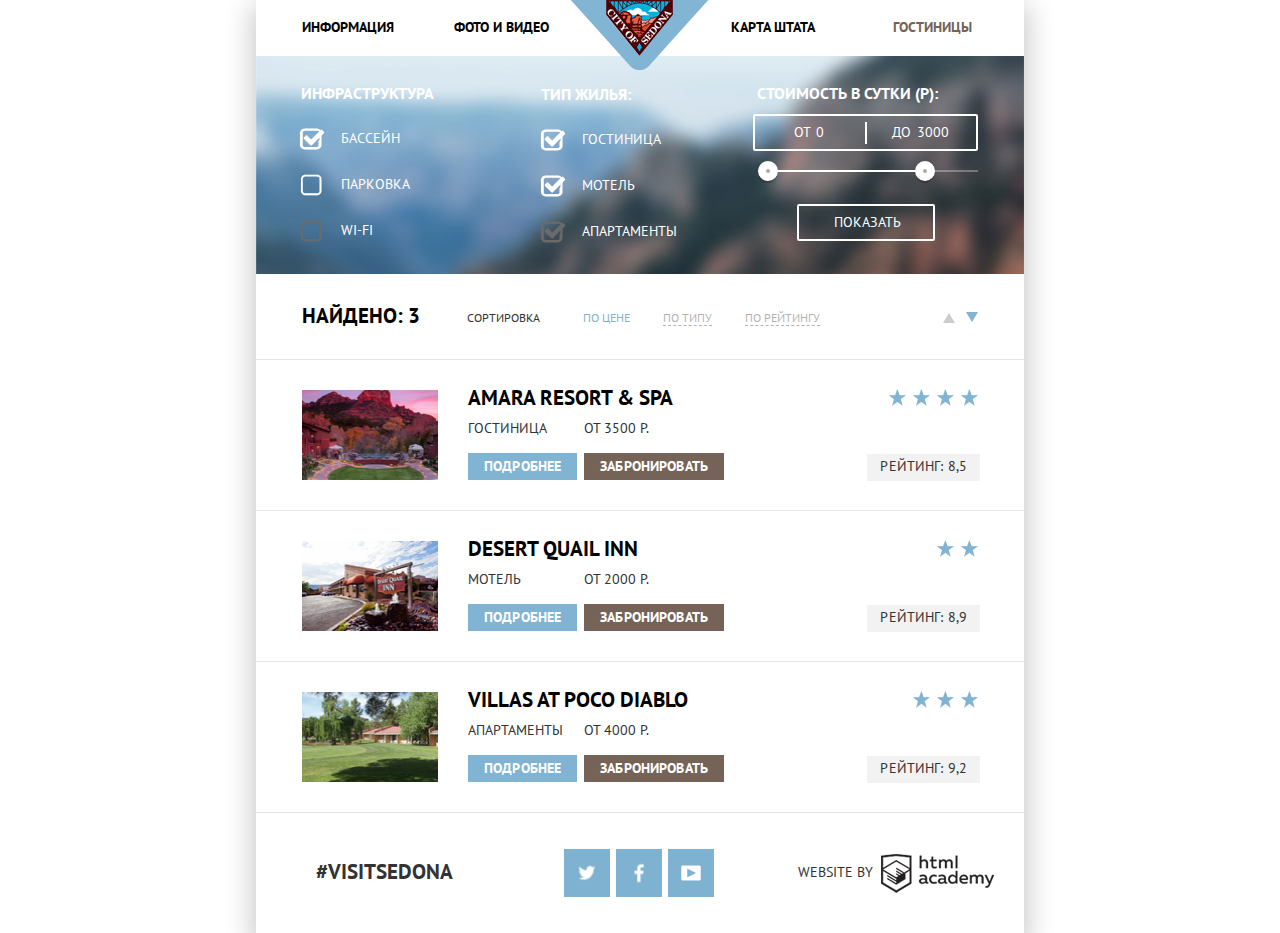
==== commit 14117e95: "исправил все кроме Б4/Д20 и Б17 про резину" ====
--- a/inner.html
+++ b/inner.html
@@ -5,7 +5,7 @@
     <title>HTML Academy: Седона</title>
     <link href="https://fonts.googleapis.com/css?family=PT+Sans:400,700&amp;subset=cyrillic" rel="stylesheet">
     <link href="css/normalize.css" rel="stylesheet">
-    <link href="css/style.css" rel="stylesheet">
+    <link href="css/style.min.css" rel="stylesheet">
   </head>
   <body>
     <div class="shadow">
@@ -71,7 +71,7 @@
             <div class="range-switch range-swith-min"></div>
             <div class="range-switch range-switch-max"></div>
           </div>
-          <button class="btn" type="submit" >показать</button>  
+          <a class="show" href="result.html"><button class="btn" type="submit" >показать</button></a>  
         </div> <!--end filter-right -->  
       </form>
       <div class="wrap-result">
--- a/css/style.min.css
+++ b/css/style.min.css
@@ -0,0 +1 @@
+body{min-width:768px;margin:0;font-weight:400;font-size:14px;line-height:21px;font-family:"PT Sans","Arial",sans-serif;color:#333;text-transform:uppercase}.clearfix::after{content:"";display:table;clear:both}h2{font-weight:700;font-size:21px;line-height:26px;color:#000}b{font-weight:700;font-size:21px;line-height:21px;color:#000}.shadow{width:768px;margin:0 auto;box-shadow:0 10px 25px 5px rgba(0,0,0,0.2);overflow:hidden}.main-header{position:relative;width:768px;margin:0 auto;z-index:1}.main-navigation ul{font-size:0}.main-navigation ul,.main-navigation li{display:inline-block;vertical-align:top;margin:0;padding:0;list-style:none}.main-navigation li{font-size:14px;padding-top:14px;padding-bottom:16px}.main-navigation li:nth-child(1){margin-left:46px}.main-navigation li:nth-child(2){margin-left:60px}.main-navigation li:nth-child(3){margin-left:182px}.main-navigation li:nth-child(4){margin-left:78px}.main-navigation a{padding:0;font-weight:700;line-height:26px;color:#000;text-decoration:none}.main-navigation a:hover{color:#81b3d2}.main-navigation a:active{color:#b2b2b2}.main-navigation a.active{color:#766357}.main-navigation a.active:hover{color:#604e43}.main-navigation a.active:active{color:#f4f2f1}.small-logo{position:absolute;top:0;left:50%;margin-left:-69px}.container{width:768px;margin:0 auto;position:relative;text-align:center}.triangle::after{content:"";position:absolute;top:476px;left:0;width:768px;height:37px;background-image:url(../img/white.png)}.img-background{width:768px;height:512px;margin-bottom:56px;background-image:url(../img/background-img.jpg);background-color:darkcyan}.title{text-align:center;width:450px;margin:0 auto 31px auto}.title+p{margin-bottom:52px;letter-spacing:.04pt}.feature-img-right{float:right}.left{float:left;width:256px;min-height:208px;padding-top:47px;color:#fff}.left p{width:186px;margin-top:24px;margin-left:auto;margin-right:auto}.left .left-par{width:186px;margin-top:21px;margin-left:auto;margin-right:auto}.left b{display:block;margin-left:auto;margin-right:auto;width:186px;color:#fff}.feature-img{margin-bottom:60px;background-color:#81b3d2}.hints{font-size:0;margin-bottom:47px}.hint{display:inline-block;vertical-align:top;width:256px;font-size:0}.hint:nth-child(1)::before{content:"";display:block;margin:0 auto;background:url("../img/hint1.png") no-repeat;width:75px;min-height:72px;margin-bottom:29px}.hint:nth-child(2)::before{content:"";display:block;width:74px;min-height:70px;margin:0 auto;margin-bottom:31px;background:url("../img/hint2.png") no-repeat}.hint:nth-child(3)::before{content:"";display:block;width:64px;min-height:76px;margin:0 auto;margin-top:-4px;margin-bottom:28px;background:url("../img/hint3.png") no-repeat}.hint p{width:160px;margin-top:16px;margin-left:auto;margin-right:auto;font-size:14px}.hint:nth-child(3) p{width:165px;margin-top:17px;margin-left:auto;margin-right:auto}.icon-hint{display:block;margin:0 auto;margin-bottom:28px}.right{float:right;width:256px;min-height:208px;padding-top:48px;color:#fff}.right p{width:170px;margin-left:auto;margin-right:auto;margin-top:23px}.right .right-par{margin-top:21px}.right b{display:block;margin-left:auto;margin-right:auto;width:151px;color:#fff}.feature-img-left{float:left}.features{font-size:0;margin-top:-60px;margin-bottom:57px;padding-top:47px;background-color:#eee}.features-item{display:inline-block;vertical-align:top;width:256px;padding-bottom:17px;font-size:14px}.features b{display:block;margin-bottom:24px;margin-left:auto;margin-right:auto;width:155px}.features p{width:155px;margin-bottom:21px;margin-left:auto;margin-right:auto}.features-item:nth-child(2) p{width:140px}.question{display:block;margin-bottom:32px;font-size:30px}.question+p{width:460px;margin-left:auto;margin-right:auto;margin-bottom:47px;line-height:24px}.form-search{position:relative;z-index:3;width:568px;margin:0 auto}.form-search-title{width:568px;margin-bottom:0;padding:30px;font-family:"PT Sans","Arial",sans-serif;font-size:21px;line-height:26px;font-weight:700;text-transform:uppercase;color:#fff;background-color:#766357;border:0;cursor:pointer}.form-search-title:hover{background-color:#604e43}.form-search-title:active{background-color:#503e33;color:#7e7169}form.search{position:absolute;padding-top:55px;background-color:#fff}.search label{display:inline-block;vertical-align:top;min-width:95px;margin-left:55px;margin-top:6px;text-align:left;line-height:26px;font-size:14px;font-weight:700}.arrivals{margin-left:2px}.departure{margin-left:2px}.calend{position:absolute;top:7px;right:9px;width:21px;height:22px;background-image:url(../img/sprite2.png);background-position:-128px -5px;background-repeat:no-repeat;cursor:pointer}.calend:hover{background-position:-190px -5px}.calend:active{background-position:-159px -5px}.minus{position:absolute;top:19px;left:180px;display:block;width:12px;height:3px;background-image:url(../img/sprite2.png);background-position:-184px -85px;cursor:pointer}.minus:hover{background-position:-287px -98px}.minus:active{background-position:-287px -85px}.plus{position:absolute;top:15px;left:256px;display:block;width:11px;height:11px;background-image:url(../img/sprite2.png);background-position:-287px -111px;cursor:pointer}.plus:hover{background-position:-5px -153px}.plus:active{background-position:-287px -132px}.child .plus{left:207px}.child .minus{left:130px}.search input{width:290px;height:20px;margin-left:11px;margin-bottom:29px;padding:7px 12px;padding-right:40px;background-color:#f2f2f2;border:2px solid transparent;font:inherit;line-height:inherit;text-transform:inherit;font-weight:700}.search input:hover{background-color:#ebebeb}.search input:focus{background-color:#fff;border:2px solid #e5e5e5;min-height:20px}.adults input,.child input{margin-top:1px;padding-left:38px;padding-right:38px;text-align:center}.arrivals,.departure,.adults,.child{float:left;position:relative}.child label{min-width:auto;margin-top:7px;margin-left:52px;margin-right:8px;padding-left:0}.adults label{margin-top:7px}input.id-adult{width:35px;margin-left:13px}input.id-children{width:35px;margin-left:14px}.submit{display:inline-block;vertical-align:top;margin-right:0;margin-top:26px;margin-bottom:56px;padding:17px 195px 17px;background-color:#81b3d2;color:#fff;font-family:inherit;font-weight:700;font-size:21px;text-transform:uppercase;cursor:pointer;text-align:center;border:0}a.submit{text-decoration:none}.submit:hover{background-color:#669ec0}.submit:active{background-color:#5496bd;color:#88b6d1}.js-form{display:none}.form-content-show{display:block;-webkit-animation:animation-form 1.5s;animation:animation-form 1.5s}@keyframes animation-form{0{-webkit-transform:translateY(-10%);transform:translateY(-10%)}70%{-webkit-transform:translateY(30%);transform:translateY(30%)}90%{-webkit-transform:translateY(-2%);transform:translateY(-2%)}100%{-webkit-transform:translateY(0);transform:translateY(0)}}.map{position:relative;left:0;z-index:-1;width:768px;height:593px;border:0;background-color:#ddb787;background-image:url(../img/map.jpg);margin-top:0}.filter{top:60px;padding-top:30px;color:#fff;background-color:darkslategrey;background-image:url(../img/background-filter.jpg)}.filter b{margin-top:-3px;margin-bottom:24px;font-size:16px;color:#fff;text-align:left}.filter-left{float:left;width:160px;margin-left:45px}.checkbox{display:block;position:relative;height:22px;margin-bottom:24px;padding-left:40px;text-align:left;cursor:pointer}.checkbox input[type="checkbox"]{display:none}.checkbox input[type="checkbox"]+.checkbox-indicator{position:absolute;top:0;left:-1px;display:block;width:23px;height:23px;background-image:url(../img/sprite2.png);background-position:-128px -37px}.checkbox input[type="checkbox"]:checked+.checkbox-indicator::before{content:"";position:absolute;top:0;left:-1px;width:27px;height:23px;background-image:url(../img/sprite2.png);background-position:-160px -37px}.checkbox input[type="checkbox"]:disabled+.checkbox-indicator{content:"";position:absolute;top:0;left:-1px;width:27px;height:23px;background-image:url(../img/sprite2.png);background-position:-196px -37px}.checkbox input[type="checkbox"]:checked:disabled+.checkbox-indicator::before{content:"";position:absolute;top:0;left:-1px;width:27px;height:23px;background-image:url(../img/sprite2.png);background-position:-128px -69px}.filter-left,.filter-center,.filter-right{font-size:0}main label{vertical-align:top;font-size:14px}.filter-center{float:left;width:153px;margin-left:80px;margin-top:1px}.filter-center label{margin-left:1px}.filter-right{float:right;width:225px;margin-right:46px;margin-bottom:33px}.filter-right .filter-text{margin-bottom:10px;margin-left:4px;line-height:21px}.price-controls{position:relative;height:33px;margin-bottom:19px;border:2px solid #fff;border-radius:2px;font-size:0}.price-controls::after{content:"";position:absolute;top:50%;left:50%;width:2px;height:22px;-webkit-transform:translate(-50%,-50%);transform:translate(-50%,-50%);background:#fff}.filter-right label{display:inline-block;vertical-align:top;width:50%;padding-left:36px;line-height:33px;cursor:pointer;box-sizing:border-box}label.price-to{padding-left:22px}.price-controls input{margin:0;margin-top:-2px;background:0;border:0;outline:0;color:inherit;font:inherit}.range-controls{position:relative;margin-bottom:32px}.scale{height:2px;margin-left:5px;background-color:rgba(255,255,255,0.3)}.bar{height:2px;width:160px;background-color:#fff}.range-switch{position:absolute;width:4px;height:4px;background-color:#ababab;border:8px solid #fff;border-radius:50%;box-shadow:0 2px 1px 0 rgba(0,1,1,0.2);cursor:pointer}.range-switch:hover{background-color:#1c4f80}.range-swith-min{top:-9px;left:5px}.range-switch-max{top:-9px;left:72%}a.show{text-decoration:none}.filter-right button{display:block;margin:0 auto;padding:6px 32px 6px 35px;font-family:"PT Sans","Arial",sans-serif;font-size:14px;line-height:21px;color:#fff;text-decoration:none;text-transform:uppercase;border:2px solid #fff;border-radius:2px;background:0;cursor:pointer}.filter-right button:hover{background-color:#fff;color:#000}.filter-text{display:block;margin-bottom:20px}.filter input{width:auto}.filter-right input{width:60%}form{margin-bottom:29px}.wrap-result-filtr{position:relative;margin-bottom:30px;padding-bottom:30px;border-bottom:1px solid #e5e5e5}.wrap-result-filtr b{float:left;margin-left:46px;margin-right:50px;line-height:26px;word-spacing:}.wrap-result-filtr p{float:left;margin:0;margin-left:-3px;margin-right:43px;padding-top:6px;font-size:12px;line-height:18px}.wrap-result-filtr ul{float:left;margin:0;padding:0;padding-top:6px}.wrap-result li{float:left;margin-right:23px;font-size:12px;line-height:18px;list-style:none}.wrap-result-filtr a{color:#000;border-bottom:1px dashed #000}.wrap-result-filtr a.active{color:#81b3d2;border-bottom:0}.wrap-result-filtr a.active:hover{color:#81b3d2;border-bottom:1px dashed #81b3d2}a.condition{opacity:.3}a.condition:hover{color:#81b3d2}.wrap-result a{text-decoration:none;margin-right:10px}.arrowup::before{content:"";position:absolute;right:69px;display:inline-block;vertical-align:top;margin-top:10px;border-bottom:10px solid #ccc;border-left:6px solid transparent;border-right:6px solid transparent}.arrowup:hover::before{border-bottom:10px solid #000}.arrowup.active::before{border-bottom:10px solid #81b3d2}.arrowup:active::before{border-bottom:10px solid #81b3d2}.arrowdown::before{content:" ";position:absolute;right:46px;margin-top:9px;display:inline-block;border-top:10px solid #81b3d2;border-left:6px solid transparent;border-right:6px solid transparent}.arrowdown.active::before{border-top:10px solid #81b3d2}.arrowdown:active::before{border-top:10px solid #81b3d2}.arrowdown::before .activenohovers{border-top:10px solid #81b3d2}.result{border-bottom:1px solid #e5e5e5}article{margin-bottom:30px;padding-top:0;padding-bottom:29px;padding-left:46px;text-align:left}.result-img{display:inline-block;vertical-align:top;width:136px;text-align:left;vertical-align:top}.center-side{display:inline-block;vertical-align:top;width:390px;margin-right:30px;margin-left:-4px}h2.result-title{margin:0;padding:0}.result-title a{display:block;margin-top:-5px;margin-left:30px;margin-bottom:7px;text-align:left;color:#000}.result-title a:hover{color:#81b3d2}.result-title a:active{color:#cacaca}.center-side p{display:inline-block;min-width:110px;margin:0;margin-left:30px;margin-bottom:17px}.center-side p:nth-child(3){margin-left:2px;margin-right:30px}.btn-more{margin-left:30px;padding:4px 16px 5px 16px;background:#81b3d2;font-weight:700;letter-spacing:.1pt;color:#fff}.btn-more:hover{background-color:#669ec0}.btn-more:active{background-color:#5496bd;color:#88b6d1}.center-side a{margin-right:0}.btn-book{margin-left:3px;padding:4px 16px 5px 16px;background:#766357;font-weight:700;letter-spacing:.1pt;color:#fff}.btn-book:hover{background-color:#604e43}.btn-book:active{background-color:#503e33;color:#7e7169}.right-side{display:inline-block;vertical-align:top;width:115px;margin-left:3px;vertical-align:top;text-align:right}.rating-img{display:inline-block;vertical-align:top;margin-top:-1px;margin-right:1px;margin-bottom:39px;margin-left:2px}.star{position:absolute;right:46px;width:17px;height:17px;margin-top:-1px;background-image:url(../img/rating.png);background-repeat:repeat-x}.one-star{width:24px}.two-stars{width:48px}.three-stars{width:72px}.four-stars{width:96px}.five-stars{width:120px}p.rating{display:inline-block;vertical-align:top;margin:0;margin-top:64px;padding:2px 13px 4px 13px;letter-spacing:.1pt;background-color:#f2f2f2}.main-footer{width:768px;min-height:120px;margin:0 auto;margin-top:-120px;background:rgba(255,255,255,0.9)}.footer-inner{margin-top:-30px}.tag{float:left;width:256px;text-align:center;font-weight:700;font-size:21px}.tag p{margin-top:0;padding-top:48px;padding-bottom:0}.copyright{float:right;text-align:left;padding-top:40px;padding-bottom:40px;width:256px}.copyright a{margin-left:4px}.copyright p{position:relative;margin:0;margin-top:1px;padding-left:30px;padding-right:20px}.copylogo{vertical-align:middle;background-image:url("../img/sprite2.png");background-repeat:no-repeat;display:inline-block;width:115px;height:39px;background-position:-5px -5px}.copylogo:hover{width:115px;height:39px;background-position:-5px -103px}.copylogo:active{width:115px;height:39px;background-position:-5px -54px}.footer-social{float:left;text-align:center;padding-top:36px;padding-bottom:35px;width:256px;font-size:0}.social-btn{position:relative;display:inline-block;vertical-align:top;width:46px;height:48px;margin-right:6px;font-size:14px;background-color:#7fb1d0}.social-btn:nth-child(1){margin-left:-2px}.social-btn:hover{background-color:#669ec0}.social-btn:active{background-color:#5496bd}.social-btn::before{content:"";position:absolute;top:50%;left:50%;-webkit-transform:translate(-50%,-50%);transform:translate(-50%,-50%);background-image:url("../img/sprite2.png");background-repeat:no-repeat}.social-btn:active::before{opacity:.3}.social-btn-tw::before{width:17px;height:15px;background-position:-54px -153px}.social-btn-fb::before{width:10px;height:19px;background-position:-164px -69px}.social-btn-yt::before{width:20px;height:16px;background-position:-81px -171px}.social-btn:nth-child(3){margin-right:0}